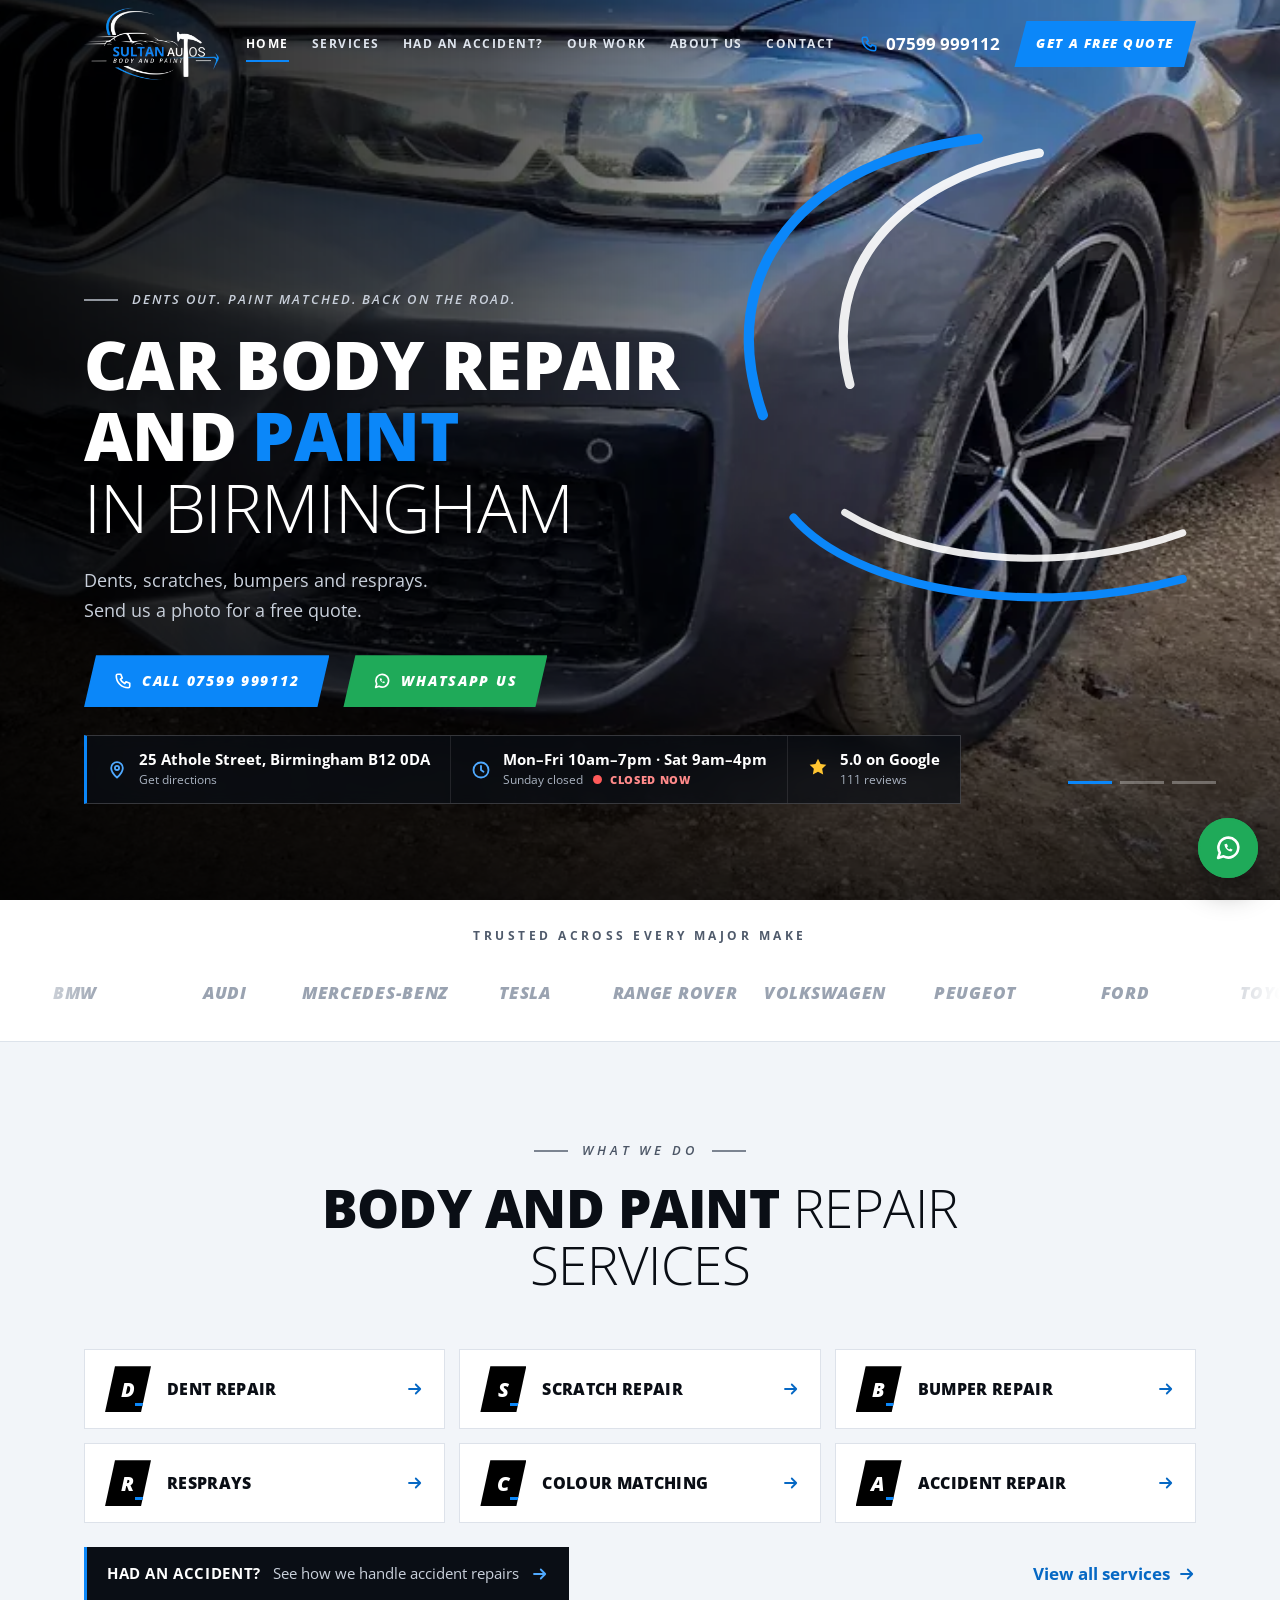
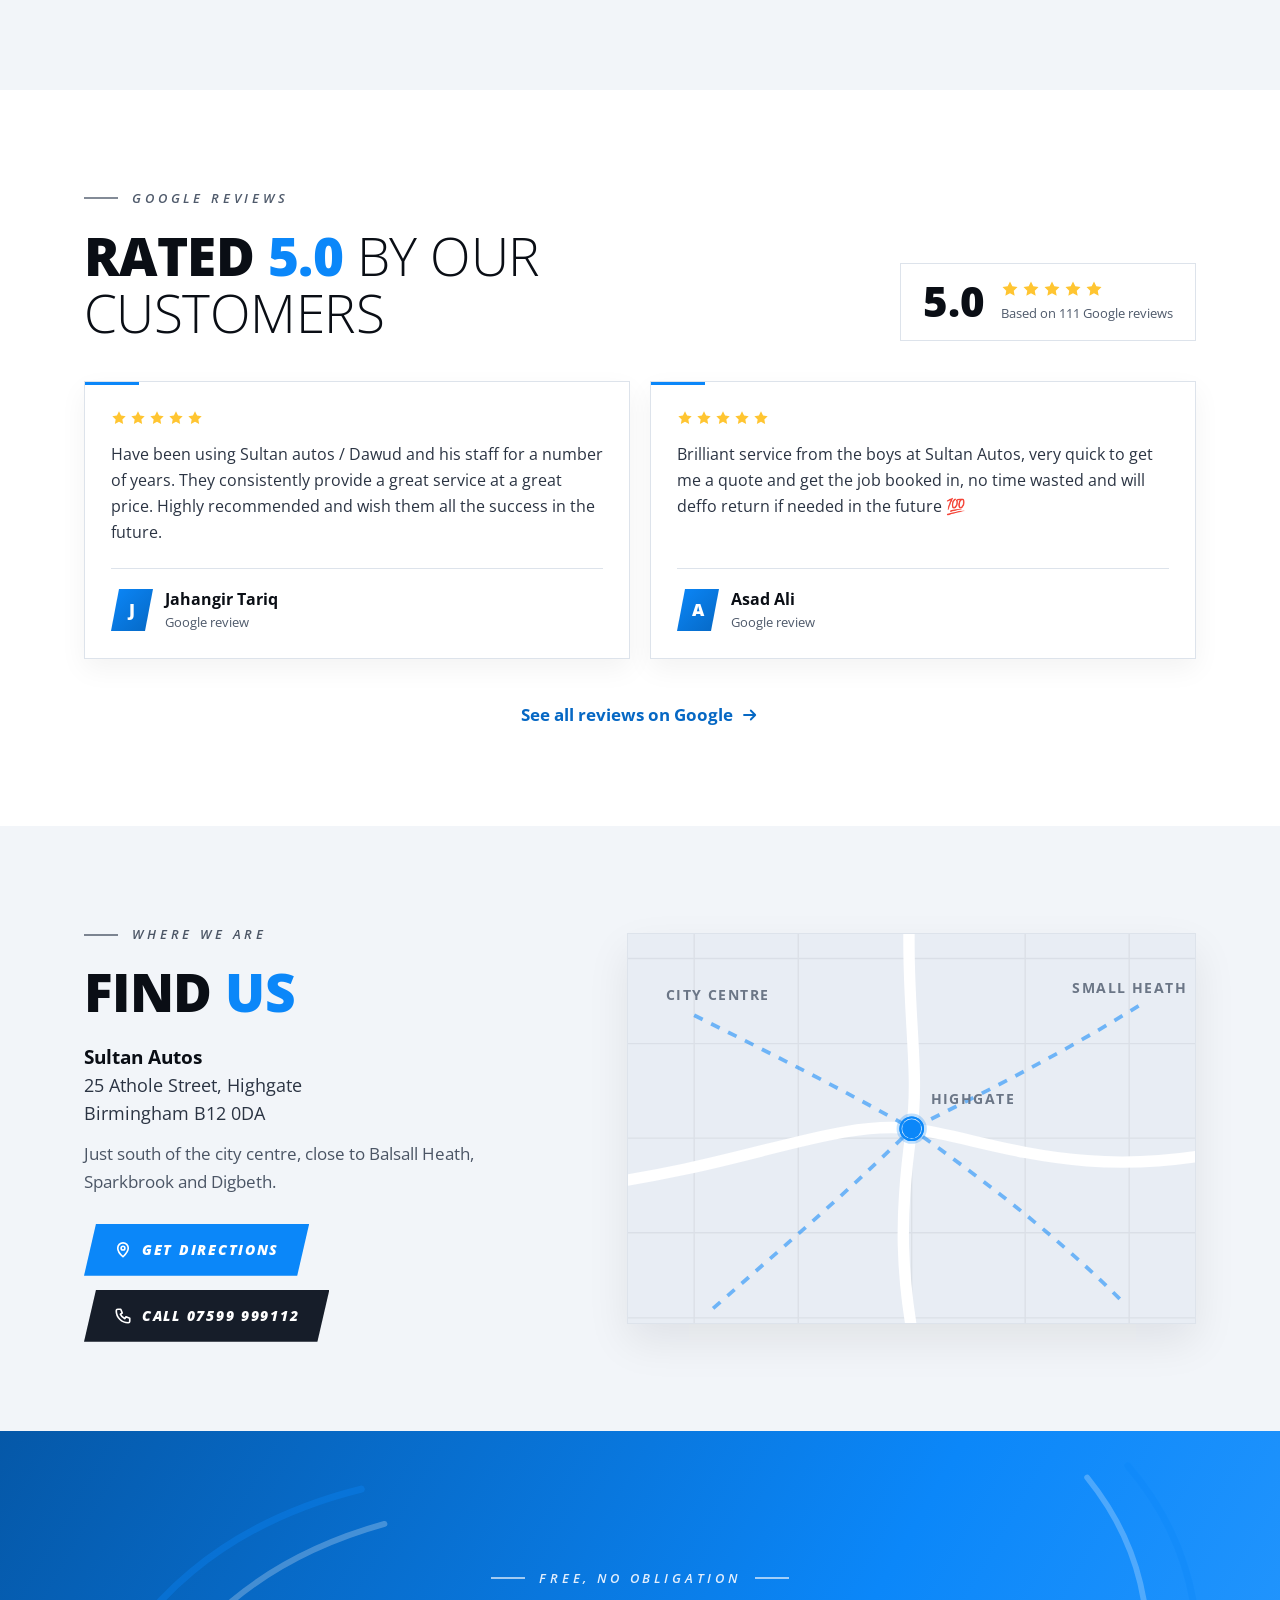
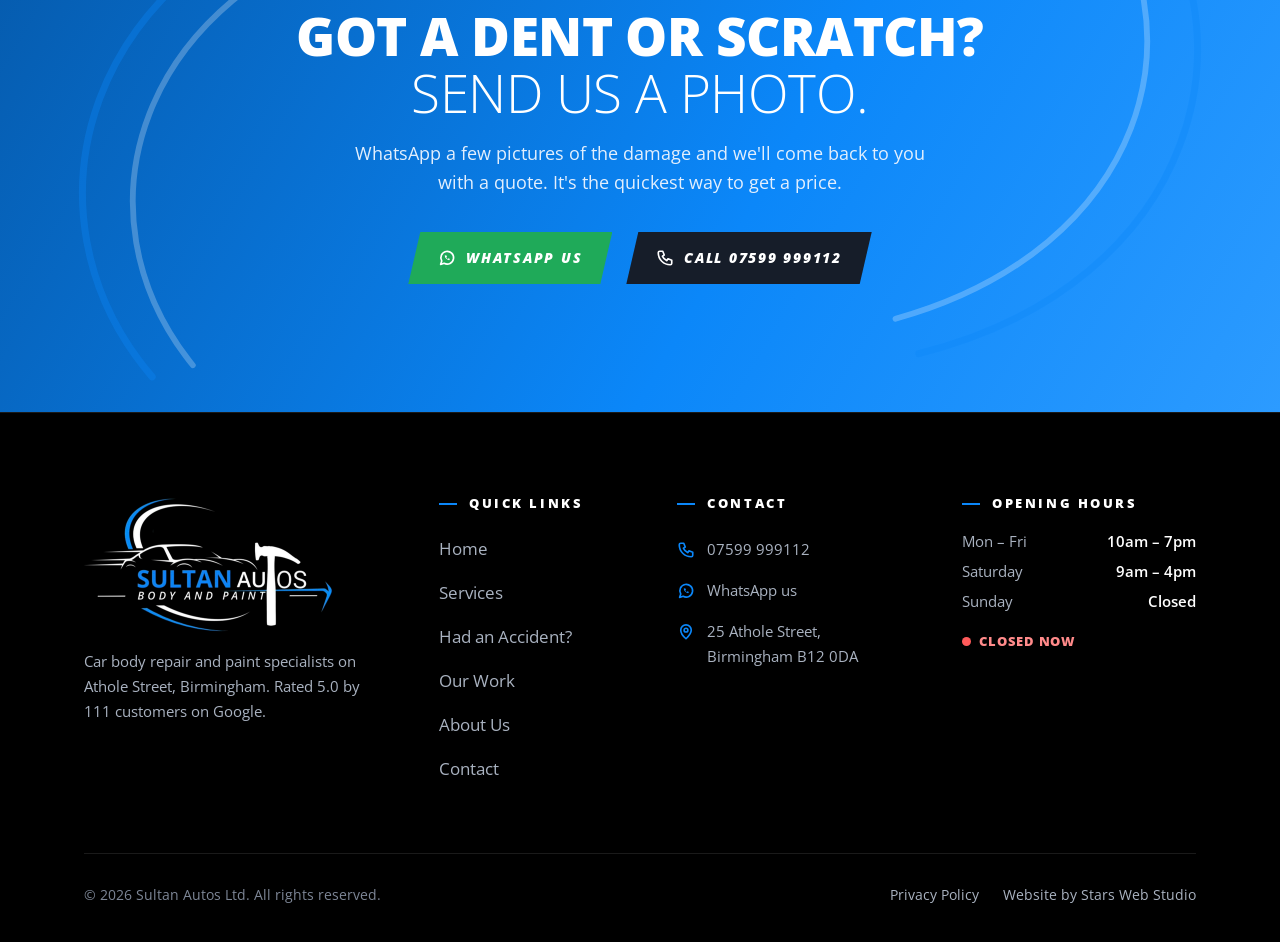
==== index.html @ b7e93498 "Add Sultan Autos website Static HTML/CSS/JS site for Sultan Autos Ltd, a car body repair and paint s" ====
<!doctype html>
<html lang="en-GB">
<!-- Sultan Autos multi-page demo · build v1 · 2026-11-10 · Stars Web Studio -->
<head>
<meta charset="utf-8">
<meta name="viewport" content="width=device-width, initial-scale=1, viewport-fit=cover">
<title>Sultan Autos | Car Body Repair &amp; Paint Shop, Birmingham</title>
<meta name="description" content="5.0 rated car body repair and paint shop in Birmingham B12. Dent, scratch and bumper repair, resprays, colour matching and accident repair. Free quotes.">
<meta name="theme-color" content="#000000">
<link rel="icon" href="data:image/svg+xml,%3Csvg xmlns='http://www.w3.org/2000/svg' viewBox='0 0 64 64'%3E%3Crect width='64' height='64' fill='%23000'/%3E%3Cpath d='M14 50C4 36 10 16 30 10' fill='none' stroke='%230b87f9' stroke-width='5' stroke-linecap='round'/%3E%3Ctext x='34' y='46' font-family='Arial,sans-serif' font-weight='900' font-style='italic' font-size='34' fill='%23fff' text-anchor='middle'%3ES%3C/text%3E%3C/svg%3E">
<meta property="og:type" content="website">
<meta property="og:title" content="Sultan Autos | Car Body Repair &amp; Paint Shop, Birmingham">
<meta property="og:description" content="5.0 rated car body repair and paint shop in Birmingham B12. Dent, scratch and bumper repair, resprays, colour matching and accident repair. Free quotes.">
<meta property="og:image" content="assets/img/bmw5.webp">
<link rel="preload" href="assets/fonts/open-sans.woff2" as="font" type="font/woff2" crossorigin>
<link rel="stylesheet" href="assets/css/style.css">
<script>document.documentElement.classList.add('js');function blf(i){if(!i.dataset.t){i.dataset.t=1;i.src=i.src.replace(/[.]svg$/,'.png')}else{var b=document.createElement('b');b.textContent=i.alt;i.replaceWith(b)}}</script>
<script type="application/ld+json">{"@context":"https://schema.org","@type":"AutoBodyShop","name":"Sultan Autos Ltd","description":"Car body repair and paint shop in Birmingham offering dent, scratch and bumper repair, resprays, colour matching and accident repair.","telephone":"+447599999112","address":{"@type":"PostalAddress","streetAddress":"25 Athole Street","addressLocality":"Birmingham","postalCode":"B12 0DA","addressCountry":"GB"},"geo":{"@type":"GeoCoordinates","latitude":52.463938,"longitude":-1.882437},"openingHoursSpecification":[{"@type":"OpeningHoursSpecification","dayOfWeek":["Monday","Tuesday","Wednesday","Thursday","Friday"],"opens":"10:00","closes":"19:00"},{"@type":"OpeningHoursSpecification","dayOfWeek":["Saturday"],"opens":"09:00","closes":"16:00"}]}</script>
</head>
<body>
<a class="skip" href="#main">Skip to content</a>
<header class="hdr" id="hdr">
  <div class="wrap hdr-in">
    <a class="brand" href="index.html" aria-label="Sultan Autos, body and paint, home"><img src="assets/img/logo.webp" alt="Sultan Autos Body and Paint" width="500" height="272"></a>
    <nav class="nav" aria-label="Main"><a href="index.html" aria-current="page">Home</a><a href="services.html">Services</a><a href="accident-repair.html">Had an Accident?</a><a href="our-work.html">Our Work</a><a href="about.html">About Us</a><a href="contact.html">Contact</a></nav>
    <div class="hdr-cta">
      <a class="hdr-tel" href="tel:+447599999112"><svg viewBox="0 0 24 24" fill="none" stroke="currentColor" stroke-width="2.2" stroke-linecap="round" stroke-linejoin="round" aria-hidden="true"><path d="M5 3h4l2 5-2.5 1.5a11 11 0 0 0 6 6L16 13l5 2v4a2 2 0 0 1-2 2A16 16 0 0 1 3 5a2 2 0 0 1 2-2Z"/></svg>07599 999112</a>
      <a class="btn sm" href="contact.html#quote">Get a Free Quote</a>
      <a class="icon-btn" href="tel:+447599999112" aria-label="Call Sultan Autos on 07599 999112"><svg viewBox="0 0 24 24" fill="none" stroke="currentColor" stroke-width="2.2" stroke-linecap="round" stroke-linejoin="round" aria-hidden="true"><path d="M5 3h4l2 5-2.5 1.5a11 11 0 0 0 6 6L16 13l5 2v4a2 2 0 0 1-2 2A16 16 0 0 1 3 5a2 2 0 0 1 2-2Z"/></svg></a>
      <button class="burger" id="burger" type="button" aria-label="Open menu" aria-expanded="false" aria-controls="drawer"><span></span><span></span><span></span></button>
    </div>
  </div>
</header>
<div class="drawer" id="drawer" aria-hidden="true">
  <nav aria-label="Mobile"><a class="dl" href="index.html" aria-current="page" style="transition-delay:0.06s">Home<svg viewBox="0 0 24 24" fill="none" stroke="currentColor" stroke-width="2.4" stroke-linecap="round" stroke-linejoin="round" aria-hidden="true"><path d="M4 12h15M13 6l6 6-6 6"/></svg></a><a class="dl" href="services.html" style="transition-delay:0.11s">Services<svg viewBox="0 0 24 24" fill="none" stroke="currentColor" stroke-width="2.4" stroke-linecap="round" stroke-linejoin="round" aria-hidden="true"><path d="M4 12h15M13 6l6 6-6 6"/></svg></a><a class="dl" href="accident-repair.html" style="transition-delay:0.16s">Had an Accident?<svg viewBox="0 0 24 24" fill="none" stroke="currentColor" stroke-width="2.4" stroke-linecap="round" stroke-linejoin="round" aria-hidden="true"><path d="M4 12h15M13 6l6 6-6 6"/></svg></a><a class="dl" href="our-work.html" style="transition-delay:0.21s">Our Work<svg viewBox="0 0 24 24" fill="none" stroke="currentColor" stroke-width="2.4" stroke-linecap="round" stroke-linejoin="round" aria-hidden="true"><path d="M4 12h15M13 6l6 6-6 6"/></svg></a><a class="dl" href="about.html" style="transition-delay:0.26s">About Us<svg viewBox="0 0 24 24" fill="none" stroke="currentColor" stroke-width="2.4" stroke-linecap="round" stroke-linejoin="round" aria-hidden="true"><path d="M4 12h15M13 6l6 6-6 6"/></svg></a><a class="dl" href="contact.html" style="transition-delay:0.31s">Contact<svg viewBox="0 0 24 24" fill="none" stroke="currentColor" stroke-width="2.4" stroke-linecap="round" stroke-linejoin="round" aria-hidden="true"><path d="M4 12h15M13 6l6 6-6 6"/></svg></a></nav>
  <div class="btns"><a class="btn" href="contact.html#quote">Get a Free Quote</a><a class="btn wa" href="https://wa.me/447599999112?text=Hi%20Sultan%20Autos%2C%20I%27d%20like%20a%20quote." target="_blank" rel="noopener"><svg viewBox="0 0 24 24" fill="none" stroke="currentColor" stroke-width="2.2" stroke-linecap="round" stroke-linejoin="round" aria-hidden="true"><path d="M3.5 20.5 5 16a8.5 8.5 0 1 1 3.2 3.1Z"/><path d="M9 8.8c0 3 2.6 5.8 5.8 6.2l1.2-1.6-2-1-.9.9a4 4 0 0 1-2-2l.9-.9-1-2Z" fill="currentColor" stroke="none"/></svg>WhatsApp Us</a></div>
</div>
<main id="main">
<section class="hero">
  <div class="hero-media">
    <div class="slide on"><img src="assets/img/bmw5.webp" width="1100" height="556" alt="Grey BMW 5 Series at Sultan Autos" style="object-position:center 60%"></div>
    <div class="slide"><img src="assets/img/rangerover.webp" width="1200" height="626" alt="Silver Range Rover Sport" style="object-position:center 55%" loading="lazy"></div>
    <div class="slide"><img src="assets/img/bmw4_done.webp" width="716" height="727" alt="BMW 4 Series finished in the yard" style="object-position:center 60%" loading="lazy"></div>
  </div>
  <svg class="swoosh" viewBox="0 0 700 520" aria-hidden="true"><path pathLength="1" d="M330 30C160 50 70 160 120 300" stroke="#0b87f9" stroke-width="10"/><path class="s2" pathLength="1" d="M390 44C250 70 175 160 205 270" stroke="#fff" stroke-width="9"/><path pathLength="1" d="M150 400c60 70 230 100 380 60" stroke="#0b87f9" stroke-width="8"/><path class="s2" pathLength="1" d="M200 395c80 50 220 60 330 20" stroke="#fff" stroke-width="7"/></svg>
  <div class="wrap hero-in">
    <span class="eyebrow left hero-tag fade-up">Dents Out. Paint Matched. Back on the Road.</span>
    <h1><span class="ln"><span>Car Body Repair</span></span><span class="ln"><span>and <span class="blue">Paint</span></span></span><span class="ln"><span class="thin">in Birmingham</span></span></h1>
    <p class="lead fade-up d2">Dents, scratches, bumpers and resprays.<br>Send us a photo for a free quote.</p>
    <div class="btns fade-up d3"><a class="btn" href="tel:+447599999112"><svg viewBox="0 0 24 24" fill="none" stroke="currentColor" stroke-width="2.2" stroke-linecap="round" stroke-linejoin="round" aria-hidden="true"><path d="M5 3h4l2 5-2.5 1.5a11 11 0 0 0 6 6L16 13l5 2v4a2 2 0 0 1-2 2A16 16 0 0 1 3 5a2 2 0 0 1 2-2Z"/></svg>Call 07599 999112</a><a class="btn wa" href="https://wa.me/447599999112?text=Hi%20Sultan%20Autos%2C%20I%27d%20like%20a%20quote." target="_blank" rel="noopener"><svg viewBox="0 0 24 24" fill="none" stroke="currentColor" stroke-width="2.2" stroke-linecap="round" stroke-linejoin="round" aria-hidden="true"><path d="M3.5 20.5 5 16a8.5 8.5 0 1 1 3.2 3.1Z"/><path d="M9 8.8c0 3 2.6 5.8 5.8 6.2l1.2-1.6-2-1-.9.9a4 4 0 0 1-2-2l.9-.9-1-2Z" fill="currentColor" stroke="none"/></svg>WhatsApp Us</a></div>
    <div class="hero-info fade-up d4">
      <a href="https://www.google.com/maps/dir/?api=1&amp;destination=Sultan+Autos+LTD%2C+25+Athole+St%2C+Birmingham+B12+0DA" target="_blank" rel="noopener"><svg viewBox="0 0 24 24" fill="none" stroke="currentColor" stroke-width="2.2" stroke-linecap="round" stroke-linejoin="round" aria-hidden="true"><path d="M12 21s7-6.2 7-11.5A7 7 0 0 0 5 9.5C5 14.8 12 21 12 21Z"/><circle cx="12" cy="9.5" r="2.5"/></svg><span><b>25 Athole Street, Birmingham B12 0DA</b><small>Get directions</small></span></a>
      <div><svg viewBox="0 0 24 24" fill="none" stroke="currentColor" stroke-width="2.2" stroke-linecap="round" stroke-linejoin="round" aria-hidden="true"><circle cx="12" cy="12" r="9"/><path d="M12 7v5l3 2"/></svg><span><b>Mon–Fri 10am–7pm · Sat 9am–4pm</b><small>Sunday closed<span class="hrs-badge" hidden></span></small></span></div>
      <a href="#reviews"><span class="hi-star"><svg viewBox="0 0 24 24" fill="currentColor" aria-hidden="true"><path d="m12 2 3.1 6.3 6.9 1-5 4.9 1.2 6.8L12 17.8 5.8 21 7 14.2 2 9.3l6.9-1Z"/></svg></span><span><b>5.0 on Google</b><small>111 reviews</small></span></a>
    </div>
  </div>
  <div class="hero-dots"><button type="button" class="on" aria-label="Show photo 1"></button><button type="button" aria-label="Show photo 2"></button><button type="button" aria-label="Show photo 3"></button></div>
</section>
<section class="brands" aria-label="Car brands we repair">
  <p class="brands-label">Trusted across every major make</p>
  <div class="brands-wrap"><div class="strip-t"><ul><li><b>BMW</b></li><li><b>Audi</b></li><li><b>Mercedes-Benz</b></li><li><b>Tesla</b></li><li><b>Range Rover</b></li><li><b>Volkswagen</b></li><li><b>Peugeot</b></li><li><b>Ford</b></li><li><b>Toyota</b></li><li><b>Nissan</b></li><li><b>Kia</b></li><li><b>Vauxhall</b></li></ul><ul aria-hidden="true"><li><b>BMW</b></li><li><b>Audi</b></li><li><b>Mercedes-Benz</b></li><li><b>Tesla</b></li><li><b>Range Rover</b></li><li><b>Volkswagen</b></li><li><b>Peugeot</b></li><li><b>Ford</b></li><li><b>Toyota</b></li><li><b>Nissan</b></li><li><b>Kia</b></li><li><b>Vauxhall</b></li></ul></div></div>
</section>

<section class="sec light tight" id="services">
  <div class="wrap">
    <div class="sec-head center"><span class="eyebrow" data-r>What we do</span><h2 data-r data-d="1">Body and Paint <span class="thin">Repair Services</span></h2></div>
    <div class="svc-grid">
      <a class="svc-tile" href="services.html#dent-repair" data-r data-d="1"><span class="ltr" aria-hidden="true">D</span><span>Dent Repair</span><svg viewBox="0 0 24 24" fill="none" stroke="currentColor" stroke-width="2.4" stroke-linecap="round" stroke-linejoin="round" aria-hidden="true"><path d="M4 12h15M13 6l6 6-6 6"/></svg></a>
      <a class="svc-tile" href="services.html#scratch-repair" data-r data-d="2"><span class="ltr" aria-hidden="true">S</span><span>Scratch Repair</span><svg viewBox="0 0 24 24" fill="none" stroke="currentColor" stroke-width="2.4" stroke-linecap="round" stroke-linejoin="round" aria-hidden="true"><path d="M4 12h15M13 6l6 6-6 6"/></svg></a>
      <a class="svc-tile" href="services.html#bumper-repair" data-r data-d="3"><span class="ltr" aria-hidden="true">B</span><span>Bumper Repair</span><svg viewBox="0 0 24 24" fill="none" stroke="currentColor" stroke-width="2.4" stroke-linecap="round" stroke-linejoin="round" aria-hidden="true"><path d="M4 12h15M13 6l6 6-6 6"/></svg></a>
      <a class="svc-tile" href="services.html#resprays" data-r data-d="1"><span class="ltr" aria-hidden="true">R</span><span>Resprays</span><svg viewBox="0 0 24 24" fill="none" stroke="currentColor" stroke-width="2.4" stroke-linecap="round" stroke-linejoin="round" aria-hidden="true"><path d="M4 12h15M13 6l6 6-6 6"/></svg></a>
      <a class="svc-tile" href="services.html#colour-matching" data-r data-d="2"><span class="ltr" aria-hidden="true">C</span><span>Colour Matching</span><svg viewBox="0 0 24 24" fill="none" stroke="currentColor" stroke-width="2.4" stroke-linecap="round" stroke-linejoin="round" aria-hidden="true"><path d="M4 12h15M13 6l6 6-6 6"/></svg></a>
      <a class="svc-tile" href="services.html#accident-repair" data-r data-d="3"><span class="ltr" aria-hidden="true">A</span><span>Accident Repair</span><svg viewBox="0 0 24 24" fill="none" stroke="currentColor" stroke-width="2.4" stroke-linecap="round" stroke-linejoin="round" aria-hidden="true"><path d="M4 12h15M13 6l6 6-6 6"/></svg></a>
    </div>
    <div class="svc-foot" data-r>
      <a class="acc-note" href="accident-repair.html"><b>Had an accident?</b><span>See how we handle accident repairs</span><svg viewBox="0 0 24 24" fill="none" stroke="currentColor" stroke-width="2.4" stroke-linecap="round" stroke-linejoin="round" aria-hidden="true"><path d="M4 12h15M13 6l6 6-6 6"/></svg></a>
      <a class="link" href="services.html">View all services <svg viewBox="0 0 24 24" fill="none" stroke="currentColor" stroke-width="2.4" stroke-linecap="round" stroke-linejoin="round" aria-hidden="true"><path d="M4 12h15M13 6l6 6-6 6"/></svg></a>
    </div>
  </div>
</section>

<section class="sec tight" id="reviews">
  <div class="wrap">
    <div class="rev-top">
      <div class="sec-head"><span class="eyebrow left" data-r>Google Reviews</span><h2 data-r data-d="1">Rated <span class="blue">5.0</span> <span class="thin">by our customers</span></h2></div>
      <a class="g-score" href="https://www.google.com/maps/search/?api=1&amp;query=Sultan+Autos+LTD%2C+25+Athole+St%2C+Birmingham+B12+0DA" target="_blank" rel="noopener" data-r="r"><b>5.0</b><span><span class="stars" role="img" aria-label="5 out of 5 stars"><svg viewBox="0 0 24 24" fill="currentColor" aria-hidden="true"><path d="m12 2 3.1 6.3 6.9 1-5 4.9 1.2 6.8L12 17.8 5.8 21 7 14.2 2 9.3l6.9-1Z"/></svg><svg viewBox="0 0 24 24" fill="currentColor" aria-hidden="true"><path d="m12 2 3.1 6.3 6.9 1-5 4.9 1.2 6.8L12 17.8 5.8 21 7 14.2 2 9.3l6.9-1Z"/></svg><svg viewBox="0 0 24 24" fill="currentColor" aria-hidden="true"><path d="m12 2 3.1 6.3 6.9 1-5 4.9 1.2 6.8L12 17.8 5.8 21 7 14.2 2 9.3l6.9-1Z"/></svg><svg viewBox="0 0 24 24" fill="currentColor" aria-hidden="true"><path d="m12 2 3.1 6.3 6.9 1-5 4.9 1.2 6.8L12 17.8 5.8 21 7 14.2 2 9.3l6.9-1Z"/></svg><svg viewBox="0 0 24 24" fill="currentColor" aria-hidden="true"><path d="m12 2 3.1 6.3 6.9 1-5 4.9 1.2 6.8L12 17.8 5.8 21 7 14.2 2 9.3l6.9-1Z"/></svg></span><small>Based on 111 Google reviews</small></span></a>
    </div>
    <div class="rev-grid">
      <article class="rev" data-r data-d="1"><div class="stars" role="img" aria-label="5 out of 5 stars"><svg viewBox="0 0 24 24" fill="currentColor" aria-hidden="true"><path d="m12 2 3.1 6.3 6.9 1-5 4.9 1.2 6.8L12 17.8 5.8 21 7 14.2 2 9.3l6.9-1Z"/></svg><svg viewBox="0 0 24 24" fill="currentColor" aria-hidden="true"><path d="m12 2 3.1 6.3 6.9 1-5 4.9 1.2 6.8L12 17.8 5.8 21 7 14.2 2 9.3l6.9-1Z"/></svg><svg viewBox="0 0 24 24" fill="currentColor" aria-hidden="true"><path d="m12 2 3.1 6.3 6.9 1-5 4.9 1.2 6.8L12 17.8 5.8 21 7 14.2 2 9.3l6.9-1Z"/></svg><svg viewBox="0 0 24 24" fill="currentColor" aria-hidden="true"><path d="m12 2 3.1 6.3 6.9 1-5 4.9 1.2 6.8L12 17.8 5.8 21 7 14.2 2 9.3l6.9-1Z"/></svg><svg viewBox="0 0 24 24" fill="currentColor" aria-hidden="true"><path d="m12 2 3.1 6.3 6.9 1-5 4.9 1.2 6.8L12 17.8 5.8 21 7 14.2 2 9.3l6.9-1Z"/></svg></div><p>Have been using Sultan autos / Dawud and his staff for a number of years. They consistently provide a great service at a great price. Highly recommended and wish them all the success in the future.</p><footer><span class="av" aria-hidden="true">J</span><span><b>Jahangir Tariq</b><small>Google review</small></span></footer></article>
      <article class="rev" data-r data-d="2"><div class="stars" role="img" aria-label="5 out of 5 stars"><svg viewBox="0 0 24 24" fill="currentColor" aria-hidden="true"><path d="m12 2 3.1 6.3 6.9 1-5 4.9 1.2 6.8L12 17.8 5.8 21 7 14.2 2 9.3l6.9-1Z"/></svg><svg viewBox="0 0 24 24" fill="currentColor" aria-hidden="true"><path d="m12 2 3.1 6.3 6.9 1-5 4.9 1.2 6.8L12 17.8 5.8 21 7 14.2 2 9.3l6.9-1Z"/></svg><svg viewBox="0 0 24 24" fill="currentColor" aria-hidden="true"><path d="m12 2 3.1 6.3 6.9 1-5 4.9 1.2 6.8L12 17.8 5.8 21 7 14.2 2 9.3l6.9-1Z"/></svg><svg viewBox="0 0 24 24" fill="currentColor" aria-hidden="true"><path d="m12 2 3.1 6.3 6.9 1-5 4.9 1.2 6.8L12 17.8 5.8 21 7 14.2 2 9.3l6.9-1Z"/></svg><svg viewBox="0 0 24 24" fill="currentColor" aria-hidden="true"><path d="m12 2 3.1 6.3 6.9 1-5 4.9 1.2 6.8L12 17.8 5.8 21 7 14.2 2 9.3l6.9-1Z"/></svg></div><p>Brilliant service from the boys at Sultan Autos, very quick to get me a quote and get the job booked in, no time wasted and will deffo return if needed in the future 💯</p><footer><span class="av" aria-hidden="true">A</span><span><b>Asad Ali</b><small>Google review</small></span></footer></article>
    </div>
    <div class="rev-foot"><a class="link" href="https://www.google.com/maps/search/?api=1&amp;query=Sultan+Autos+LTD%2C+25+Athole+St%2C+Birmingham+B12+0DA" target="_blank" rel="noopener">See all reviews on Google <svg viewBox="0 0 24 24" fill="none" stroke="currentColor" stroke-width="2.4" stroke-linecap="round" stroke-linejoin="round" aria-hidden="true"><path d="M4 12h15M13 6l6 6-6 6"/></svg></a></div>
  </div>
</section>

<section class="sec light tight" id="find-us">
  <div class="wrap cover">
    <div>
      <span class="eyebrow left" data-r>Where we are</span>
      <h2 data-r data-d="1">Find <span class="blue">Us</span></h2>
      <address class="find-addr" data-r data-d="2"><b>Sultan Autos</b>25 Athole Street, Highgate<br>Birmingham B12 0DA</address>
      <p class="find-note" data-r data-d="2">Just south of the city centre, close to Balsall Heath, Sparkbrook and Digbeth.</p>
      <div class="btns" data-r data-d="3"><a class="btn" href="https://www.google.com/maps/dir/?api=1&amp;destination=Sultan+Autos+LTD%2C+25+Athole+St%2C+Birmingham+B12+0DA" target="_blank" rel="noopener"><svg viewBox="0 0 24 24" fill="none" stroke="currentColor" stroke-width="2.2" stroke-linecap="round" stroke-linejoin="round" aria-hidden="true"><path d="M12 21s7-6.2 7-11.5A7 7 0 0 0 5 9.5C5 14.8 12 21 12 21Z"/><circle cx="12" cy="9.5" r="2.5"/></svg>Get Directions</a><a class="btn dark" href="tel:+447599999112"><svg viewBox="0 0 24 24" fill="none" stroke="currentColor" stroke-width="2.2" stroke-linecap="round" stroke-linejoin="round" aria-hidden="true"><path d="M5 3h4l2 5-2.5 1.5a11 11 0 0 0 6 6L16 13l5 2v4a2 2 0 0 1-2 2A16 16 0 0 1 3 5a2 2 0 0 1 2-2Z"/></svg>Call 07599 999112</a></div>
    </div>
    <a class="map sm" href="https://www.google.com/maps/dir/?api=1&amp;destination=Sultan+Autos+LTD%2C+25+Athole+St%2C+Birmingham+B12+0DA" target="_blank" rel="noopener" aria-label="Open directions to Sultan Autos in Google Maps" data-r="z">
      <svg class="grid" viewBox="0 0 600 480" preserveAspectRatio="xMidYMid slice" aria-hidden="true">
  <g fill="none" stroke="rgba(10,14,21,.06)" stroke-width="1.4"><path d="M-50 60H650M-50 150H650M-50 250H650M-50 350H650M-50 440H650M70 -50V530M180 -50V530M300 -50V530M420 -50V530M530 -50V530"/></g>
  <g fill="none" stroke="#fff" stroke-width="12" stroke-linecap="round"><path d="M-40 300C120 280 220 230 300 240S480 300 650 260"/><path d="M300 -40C290 100 310 170 300 240S280 400 320 540"/></g>
  <g fill="none" stroke="rgba(11,135,249,.55)" stroke-width="4" stroke-dasharray="10 10"><path d="M70 120C150 160 230 200 300 240"/><path d="M540 110C460 160 380 200 300 240"/><path d="M90 430C170 360 240 300 300 240"/><path d="M520 420C450 350 370 290 300 240"/></g>
  <g font-family="Open Sans,sans-serif" font-size="15" font-weight="700" fill="#6b7686" letter-spacing="1.5"><text x="40" y="104">CITY CENTRE</text><text x="470" y="96">SMALL HEATH</text><text x="30" y="458">EDGBASTON</text><text x="470" y="458">MOSELEY</text><text x="320" y="214">HIGHGATE</text></g>
  <circle class="ring" cx="300" cy="240" r="12" fill="none" stroke="#0b87f9" stroke-width="2"/><circle class="ring r2" cx="300" cy="240" r="12" fill="none" stroke="#0b87f9" stroke-width="2"/>
  <circle cx="300" cy="240" r="16" fill="rgba(11,135,249,.25)"/><circle cx="300" cy="240" r="10" fill="#0b87f9"/>
</svg>
    </a>
  </div>
</section>
</main>
<section class="cta sec">
  <svg class="cta-arcs" viewBox="0 0 1200 500" preserveAspectRatio="xMidYMid slice" aria-hidden="true"><path d="M180 470C60 330 120 110 360 50" stroke="#0b87f9" stroke-width="6"/><path d="M215 460C110 330 165 140 380 80" stroke="#fff" stroke-width="5" opacity=".7"/><path d="M1020 30c120 140 60 360-180 420" stroke="#0b87f9" stroke-width="6"/><path d="M985 40c105 130 50 320-165 380" stroke="#fff" stroke-width="5" opacity=".7"/></svg>
  <div class="wrap">
    <span class="eyebrow" data-r>Free, no obligation</span>
    <h2 data-r data-d="1">Got a dent or scratch? <span class="thin">Send us a photo.</span></h2>
    <p class="lead" data-r data-d="2">WhatsApp a few pictures of the damage and we'll come back to you with a quote. It's the quickest way to get a price.</p>
    <div class="btns" data-r data-d="3"><a class="btn wa" href="https://wa.me/447599999112?text=Hi%20Sultan%20Autos%2C%20I%27d%20like%20a%20quote." target="_blank" rel="noopener"><svg viewBox="0 0 24 24" fill="none" stroke="currentColor" stroke-width="2.2" stroke-linecap="round" stroke-linejoin="round" aria-hidden="true"><path d="M3.5 20.5 5 16a8.5 8.5 0 1 1 3.2 3.1Z"/><path d="M9 8.8c0 3 2.6 5.8 5.8 6.2l1.2-1.6-2-1-.9.9a4 4 0 0 1-2-2l.9-.9-1-2Z" fill="currentColor" stroke="none"/></svg>WhatsApp Us</a><a class="btn dark" href="tel:+447599999112"><svg viewBox="0 0 24 24" fill="none" stroke="currentColor" stroke-width="2.2" stroke-linecap="round" stroke-linejoin="round" aria-hidden="true"><path d="M5 3h4l2 5-2.5 1.5a11 11 0 0 0 6 6L16 13l5 2v4a2 2 0 0 1-2 2A16 16 0 0 1 3 5a2 2 0 0 1 2-2Z"/></svg>Call 07599 999112</a></div>
  </div>
</section>
<footer class="foot">
  <div class="wrap">
    <div class="foot-grid">
      <div>
        <a href="index.html" aria-label="Sultan Autos home"><img class="foot-logo" src="assets/img/logo.webp" alt="Sultan Autos Body and Paint logo" width="500" height="272" loading="lazy"></a>
        <p>Car body repair and paint specialists on Athole Street, Birmingham. Rated 5.0 by 111 customers on Google.</p>
      </div>
      <div>
        <h3>Quick Links</h3>
        <ul><li><a href="index.html">Home</a></li><li><a href="services.html">Services</a></li><li><a href="accident-repair.html">Had an Accident?</a></li><li><a href="our-work.html">Our Work</a></li><li><a href="about.html">About Us</a></li><li><a href="contact.html">Contact</a></li></ul>
      </div>
      <div>
        <h3>Contact</h3>
        <a class="ci" href="tel:+447599999112"><svg viewBox="0 0 24 24" fill="none" stroke="currentColor" stroke-width="2.2" stroke-linecap="round" stroke-linejoin="round" aria-hidden="true"><path d="M5 3h4l2 5-2.5 1.5a11 11 0 0 0 6 6L16 13l5 2v4a2 2 0 0 1-2 2A16 16 0 0 1 3 5a2 2 0 0 1 2-2Z"/></svg><span>07599 999112</span></a>
        <a class="ci" href="https://wa.me/447599999112?text=Hi%20Sultan%20Autos%2C%20I%27d%20like%20a%20quote." target="_blank" rel="noopener"><svg viewBox="0 0 24 24" fill="none" stroke="currentColor" stroke-width="2.2" stroke-linecap="round" stroke-linejoin="round" aria-hidden="true"><path d="M3.5 20.5 5 16a8.5 8.5 0 1 1 3.2 3.1Z"/><path d="M9 8.8c0 3 2.6 5.8 5.8 6.2l1.2-1.6-2-1-.9.9a4 4 0 0 1-2-2l.9-.9-1-2Z" fill="currentColor" stroke="none"/></svg><span>WhatsApp us</span></a>
        <a class="ci" href="https://www.google.com/maps/dir/?api=1&amp;destination=Sultan+Autos+LTD%2C+25+Athole+St%2C+Birmingham+B12+0DA" target="_blank" rel="noopener"><svg viewBox="0 0 24 24" fill="none" stroke="currentColor" stroke-width="2.2" stroke-linecap="round" stroke-linejoin="round" aria-hidden="true"><path d="M12 21s7-6.2 7-11.5A7 7 0 0 0 5 9.5C5 14.8 12 21 12 21Z"/><circle cx="12" cy="9.5" r="2.5"/></svg><span>25 Athole Street, Birmingham B12 0DA</span></a>
      </div>
      <div>
        <h3>Opening Hours</h3>
        <div class="foot-hrs"><span>Mon – Fri</span><b>10am – 7pm</b><span>Saturday</span><b>9am – 4pm</b><span>Sunday</span><b>Closed</b></div>
        <p style="margin-top:14px"><span class="hrs-badge" hidden></span></p>
      </div>
    </div>
    <div class="foot-base"><span>&copy;&nbsp;<span class="yr">2026</span>&nbsp;Sultan Autos Ltd. All rights reserved.</span><span class="foot-links"><a href="privacy.html">Privacy Policy</a><a href="https://starswebstudio.com" target="_blank" rel="noopener">Website by Stars Web Studio</a></span></div>
  </div>
</footer>
<nav class="mbar" aria-label="Quick contact"><a class="c" href="tel:+447599999112"><svg viewBox="0 0 24 24" fill="none" stroke="currentColor" stroke-width="2.2" stroke-linecap="round" stroke-linejoin="round" aria-hidden="true"><path d="M5 3h4l2 5-2.5 1.5a11 11 0 0 0 6 6L16 13l5 2v4a2 2 0 0 1-2 2A16 16 0 0 1 3 5a2 2 0 0 1 2-2Z"/></svg>Call</a><a class="w" href="https://wa.me/447599999112?text=Hi%20Sultan%20Autos%2C%20I%27d%20like%20a%20quote." target="_blank" rel="noopener"><svg viewBox="0 0 24 24" fill="none" stroke="currentColor" stroke-width="2.2" stroke-linecap="round" stroke-linejoin="round" aria-hidden="true"><path d="M3.5 20.5 5 16a8.5 8.5 0 1 1 3.2 3.1Z"/><path d="M9 8.8c0 3 2.6 5.8 5.8 6.2l1.2-1.6-2-1-.9.9a4 4 0 0 1-2-2l.9-.9-1-2Z" fill="currentColor" stroke="none"/></svg>WhatsApp</a><a class="q" href="contact.html#quote"><svg viewBox="0 0 24 24" fill="none" stroke="currentColor" stroke-width="2.4" stroke-linecap="round" stroke-linejoin="round" aria-hidden="true"><path d="M4 12h15M13 6l6 6-6 6"/></svg>Free Quote</a></nav>
<a class="fab" href="https://wa.me/447599999112?text=Hi%20Sultan%20Autos%2C%20I%27d%20like%20a%20quote." target="_blank" rel="noopener" aria-label="WhatsApp Sultan Autos"><svg viewBox="0 0 24 24" fill="none" stroke="currentColor" stroke-width="2.2" stroke-linecap="round" stroke-linejoin="round" aria-hidden="true"><path d="M3.5 20.5 5 16a8.5 8.5 0 1 1 3.2 3.1Z"/><path d="M9 8.8c0 3 2.6 5.8 5.8 6.2l1.2-1.6-2-1-.9.9a4 4 0 0 1-2-2l.9-.9-1-2Z" fill="currentColor" stroke="none"/></svg></a>
<script src="assets/js/main.js"></script>
</body>
</html>
---- assets/css/style.css ----
/* Sultan Autos — shared styles */
@font-face{font-family:"Open Sans";src:url(../fonts/open-sans.woff2) format("woff2");font-weight:300 800;font-style:normal;font-display:swap}
@font-face{font-family:"Open Sans";src:url(../fonts/open-sans-italic.woff2) format("woff2");font-weight:300 800;font-style:italic;font-display:swap}

:root{
  --blue:#0b87f9;--blue-d:#0668c4;--blue-l:#4fa9ff;
  --ink:#000;--bg:#fff;--bg2:#f2f5f9;--panel:#fff;--panel2:#f2f5f9;
  --line:#dde3eb;--line2:#cbd3de;
  --fg:#0a0e15;--fg2:#2b3443;--mute:#4f5a6b;--mute2:#7a8494;
  --link:#0668c4;--input:#fff;--okc:#11804a;--badc:#c62828;--shadow:0 18px 40px rgba(10,14,21,.08);
  --light:#f3f5f8;--light-fg:#0a0e15;--light-mute:#4b5565;--light-line:#dde2ea;
  --star:#ffc531;--ok:#2fd27a;--bad:#ff5a5a;
  --ease:cubic-bezier(.2,.75,.2,1);
  --pad:clamp(18px,5vw,64px);--max:1240px;--hh:88px;
  color-scheme:light;
}
.dk,.hdr,.drawer,.hero,.phero,.band,.foot,.mbar,.lb,.cta{
  --bg:#05070b;--bg2:#0a0e15;--panel:#0f141d;--panel2:#141b26;
  --line:rgba(255,255,255,.1);--line2:rgba(255,255,255,.18);
  --fg:#fff;--fg2:#d6dce5;--mute:#a9b2c0;--mute2:#7d8696;
  --link:#4fa9ff;--input:#070a10;--okc:#2fd27a;--badc:#ff8a8a;
  color:var(--fg);color-scheme:dark;
}
*,*::before,*::after{box-sizing:border-box}
html{-webkit-text-size-adjust:100%;scroll-behavior:smooth;scroll-padding-top:calc(var(--hh) + 12px)}
body{margin:0;background:var(--bg);color:var(--fg);font-family:"Open Sans",system-ui,-apple-system,"Segoe UI",sans-serif;font-size:17px;line-height:1.65;overflow-x:hidden}
img{max-width:100%;height:auto;display:block}
a{color:inherit}
button,input,select,textarea{font:inherit;color:inherit}
h1,h2,h3,h4{margin:0;line-height:1.08;font-weight:800;letter-spacing:-.01em}
h1{font-size:clamp(2.5rem,6.4vw,5rem);text-transform:uppercase}
h2{font-size:clamp(2rem,4.4vw,3.3rem);text-transform:uppercase}
h3{font-size:1.24rem}
h4{font-size:1rem}
p{margin:0}
svg{flex:none}
main,.foot,.cta{overflow-x:hidden;overflow-x:clip}
.wrap{max-width:var(--max);margin-inline:auto;padding-inline:var(--pad)}
.sr{position:absolute!important;width:1px;height:1px;overflow:hidden;clip:rect(0 0 0 0);white-space:nowrap}
.skip{position:absolute;left:12px;top:-60px;z-index:200;background:var(--blue);color:#fff;padding:12px 18px;font-weight:700}
.skip:focus{top:12px}
:focus-visible{outline:3px solid var(--blue-l);outline-offset:3px}
.blue{color:var(--blue)}
.thin{font-weight:300}

/* eyebrow: the logo's "— BODY AND PAINT —" lockup */
.eyebrow{display:inline-flex;align-items:center;gap:14px;font-style:italic;font-weight:600;font-size:.8rem;letter-spacing:.3em;text-transform:uppercase;color:var(--mute);margin-bottom:18px}
.eyebrow::before,.eyebrow::after{content:"";width:34px;height:2px;background:currentColor;opacity:.7}
.eyebrow.left::after{display:none}
.lead{font-size:1.12rem;color:var(--mute);max-width:60ch}
.sec{padding-block:clamp(72px,10vw,128px);position:relative}
.sec-head{max-width:760px;margin-bottom:clamp(36px,5vw,56px)}
.sec-head.center{margin-inline:auto;text-align:center}
.sec-head.center .eyebrow::after{display:block}
.sec-head .lead{margin-top:16px}
.sec-head.center .lead{margin-inline:auto}
.light{background:var(--bg2)}
.light .lead,.light .muted{color:var(--light-mute)}
.light .eyebrow{color:var(--light-mute)}
.alt{background:var(--bg2)}
.light .card,.alt .val,.alt .ccard,.alt .addr,.light .promise li,.light .rev,.light .g-score,.light .areas li{background:#fff}

/* buttons — slanted like the logo's italic lockup */
.btn{--c:var(--blue);display:inline-flex;align-items:center;justify-content:center;gap:10px;min-height:52px;padding:0 30px;border:0;background:var(--c);color:#fff;font-weight:800;font-style:italic;font-size:.9rem;letter-spacing:.12em;text-transform:uppercase;text-decoration:none;cursor:pointer;clip-path:polygon(12px 0,100% 0,calc(100% - 12px) 100%,0 100%);transition:background .25s,transform .25s var(--ease);position:relative;overflow:hidden;white-space:nowrap}
.btn svg{width:18px;height:18px}
.btn::after{content:"";position:absolute;inset:0;background:linear-gradient(100deg,transparent 30%,rgba(255,255,255,.35) 50%,transparent 70%);transform:translateX(-120%);transition:transform .7s var(--ease)}
.btn:hover{transform:translateY(-2px)}
.btn:hover::after{transform:translateX(120%)}
.btn.dark{--c:#161d29}
.btn.dark:hover{--c:#1e2736}
.btn.white{--c:#fff;color:#000}
.btn.wa{--c:#1faa59}
.btn.wa:hover{--c:#189148}
.btn.sm{min-height:46px;padding:0 22px;font-size:.8rem}
.link{display:inline-flex;align-items:center;gap:8px;font-weight:700;color:var(--link);text-decoration:none;min-height:44px}
.link svg{width:18px;height:18px;transition:transform .25s var(--ease)}
.link:hover svg{transform:translateX(5px)}
.light .link{color:var(--blue-d)}
.btns{display:flex;flex-wrap:wrap;gap:14px}

/* header */
.hdr{position:fixed;inset:0 0 auto;z-index:90;transition:background .35s,border-color .35s,backdrop-filter .35s;border-bottom:1px solid transparent}
.hdr.solid,.hdr.always{background:rgba(0,0,0,.86);backdrop-filter:blur(12px);-webkit-backdrop-filter:blur(12px);border-color:var(--line)}
.hdr-in{display:flex;align-items:center;justify-content:space-between;gap:20px;height:var(--hh)}
.brand{display:flex;align-items:center;flex:none}
.brand img{height:74px;width:auto;max-width:none}
.nav{display:flex;align-items:center;gap:clamp(14px,1.8vw,30px)}
.nav a{font-size:.78rem;font-weight:700;letter-spacing:.12em;text-transform:uppercase;text-decoration:none;color:#dfe5ee;position:relative;padding:10px 0;white-space:nowrap}
.nav a::after{content:"";position:absolute;left:0;right:0;bottom:2px;height:2px;background:var(--blue);transform:scaleX(0);transform-origin:left;transition:transform .3s var(--ease)}
.nav a:hover::after,.nav a[aria-current=page]::after{transform:scaleX(1)}
.nav a[aria-current=page]{color:#fff}
.hdr-cta{display:flex;align-items:center;gap:14px}
.hdr-tel{display:inline-flex;align-items:center;gap:8px;font-weight:700;text-decoration:none;white-space:nowrap}
.hdr-tel svg{width:18px;height:18px;color:var(--blue)}
.burger{display:none;width:48px;height:48px;border:0;background:rgba(255,255,255,.08);cursor:pointer;position:relative;clip-path:polygon(8px 0,100% 0,calc(100% - 8px) 100%,0 100%)}
.burger span{position:absolute;left:14px;right:14px;height:2px;background:#fff;transition:transform .3s var(--ease),opacity .2s}
.burger span:nth-child(1){top:17px}.burger span:nth-child(2){top:23px}.burger span:nth-child(3){top:29px}
.burger[aria-expanded=true] span:nth-child(1){transform:translateY(6px) rotate(45deg)}
.burger[aria-expanded=true] span:nth-child(2){opacity:0}
.burger[aria-expanded=true] span:nth-child(3){transform:translateY(-6px) rotate(-45deg)}
.icon-btn{display:none;width:48px;height:48px;align-items:center;justify-content:center;background:rgba(11,135,249,.18);color:var(--blue-l);clip-path:polygon(8px 0,100% 0,calc(100% - 8px) 100%,0 100%)}
.icon-btn svg{width:20px;height:20px}
.drawer{position:fixed;inset:0;z-index:80;background:#000;display:flex;flex-direction:column;justify-content:flex-start;padding:calc(var(--hh) + 20px) var(--pad) 40px;opacity:0;visibility:hidden;transition:opacity .3s,visibility .3s;overflow-y:auto}
.drawer.open{opacity:1;visibility:visible}
.drawer a.dl{display:flex;align-items:center;justify-content:space-between;min-height:58px;border-bottom:1px solid var(--line);font-size:1.3rem;font-weight:800;text-transform:uppercase;text-decoration:none;transform:translateX(-20px);opacity:0;transition:transform .45s var(--ease),opacity .45s}
.drawer a.dl[aria-current=page]{color:var(--blue)}
.drawer.open a.dl{transform:none;opacity:1}
.drawer a.dl svg{width:20px;height:20px;color:var(--blue)}
.drawer .btns{margin-top:28px}
.drawer .btns .btn{flex:1 1 200px}

/* hero (home) */
.hero{position:relative;min-height:min(100svh,920px);display:flex;align-items:flex-end;overflow:hidden;background:#000}
.hero-media{position:absolute;inset:0;overflow:hidden}
.slide{position:absolute;inset:0;opacity:0;transition:opacity 1.4s ease}
.slide.on{opacity:1}
.slide img{width:100%;height:100%;object-fit:cover;transform:scale(1.06)}
.slide.on img{animation:kb 9s linear both}
@keyframes kb{from{transform:scale(1.06) translateX(0)}to{transform:scale(1.16) translateX(-2%)}}
.hero-media::after{content:"";position:absolute;inset:0;background:linear-gradient(90deg,rgba(0,0,0,.9) 0%,rgba(0,0,0,.66) 38%,rgba(0,0,0,.12) 72%,rgba(0,0,0,.2) 100%),linear-gradient(0deg,rgba(0,0,0,.7),transparent 38%)}
.hero-in{position:relative;z-index:2;width:100%;padding-top:calc(var(--hh) + 60px);padding-bottom:clamp(56px,8vw,96px)}
.hero h1{max-width:13ch}
.hero h1 .ln{display:block;overflow:hidden}
.hero h1 .ln>span{display:block;transform:translateY(105%);animation:up .9s var(--ease) forwards}
.hero h1 .ln:nth-child(2)>span{animation-delay:.12s}
.hero h1 .ln:nth-child(3)>span{animation-delay:.24s}
@keyframes up{to{transform:none}}
.hero .lead{margin-top:22px;color:#c9d0db;font-size:clamp(1.05rem,1.4vw,1.2rem)}
.hero .btns{margin-top:34px}
.fade-up{opacity:0;transform:translateY(18px);animation:fu .9s var(--ease) forwards}
.d1{animation-delay:.45s}.d2{animation-delay:.6s}.d3{animation-delay:.75s}.d4{animation-delay:.9s}
@keyframes fu{to{opacity:1;transform:none}}
.rating{display:inline-flex;align-items:center;gap:14px;margin-top:34px;padding:12px 18px 12px 16px;background:rgba(10,14,21,.7);border:1px solid var(--line2);border-left:3px solid var(--blue);backdrop-filter:blur(8px);-webkit-backdrop-filter:blur(8px);text-decoration:none}
.rating b{font-size:1.9rem;line-height:1;font-weight:800}
.rating small{display:block;font-size:.78rem;color:var(--mute);letter-spacing:.04em}
.stars{display:flex;gap:3px;color:var(--star)}
.stars svg{width:16px;height:16px}
.hero-dots{position:absolute;z-index:3;right:var(--pad);bottom:clamp(56px,8vw,96px);display:flex;gap:8px}
.hero-dots button{width:44px;height:44px;border:0;background:none;padding:0;cursor:pointer;display:flex;align-items:center}
.hero-dots button::before{content:"";display:block;width:100%;height:3px;background:rgba(255,255,255,.3);transition:background .3s}
.hero-dots button.on::before{background:var(--blue)}
.swoosh{position:absolute;z-index:1;right:-6%;top:12%;width:min(56vw,760px);height:auto;pointer-events:none}
.swoosh .s2{stroke-opacity:.9}
.swoosh path{fill:none;stroke-linecap:round;stroke-dasharray:1;stroke-dashoffset:1;animation:draw 2s var(--ease) .3s forwards}
.swoosh .s2{animation-delay:.55s}
@keyframes draw{to{stroke-dashoffset:0}}

/* page hero (inner pages) */
.phero{position:relative;padding:calc(var(--hh) + clamp(56px,8vw,96px)) 0 clamp(56px,7vw,88px);overflow:hidden;background:#000}
.phero-bg{position:absolute;inset:0}
.phero-bg img{width:100%;height:100%;object-fit:cover;opacity:.62;transform:scale(1.08);animation:pz 14s ease-out both}
@keyframes pz{to{transform:scale(1)}}
.phero-bg::after{content:"";position:absolute;inset:0;background:linear-gradient(90deg,rgba(0,0,0,.9) 8%,rgba(0,0,0,.5) 60%,rgba(0,0,0,.15)),linear-gradient(0deg,rgba(0,0,0,.6),transparent 50%)}
.phero .wrap{position:relative;z-index:2}
.phero h1{font-size:clamp(2.3rem,5.6vw,4.2rem);max-width:16ch}
.phero .lead{margin-top:18px;color:#c9d0db}
.phero .btns{margin-top:30px}
.crumbs{display:flex;gap:10px;font-size:.78rem;font-weight:700;letter-spacing:.12em;text-transform:uppercase;color:var(--mute);margin-bottom:22px}
.crumbs a{text-decoration:none;color:var(--blue-l)}
.crumbs span[aria-hidden]{opacity:.5}

/* marquee strips */
.strip{background:var(--blue);color:#fff;overflow:hidden;position:relative;z-index:2}
.strip.dark{background:#0b0f16;border-block:1px solid var(--line)}
.strip-t{display:flex;width:max-content;animation:mq 38s linear infinite}
.strip:hover .strip-t{animation-play-state:paused}
.strip ul{display:flex;align-items:center;margin:0;padding:0;list-style:none}
.strip li{display:flex;align-items:center;gap:28px;padding:18px 0 18px 28px;font-weight:800;font-style:italic;font-size:clamp(1rem,1.7vw,1.3rem);letter-spacing:.06em;text-transform:uppercase;white-space:nowrap}
.strip li::after{content:"";width:9px;height:9px;background:currentColor;transform:skewX(-20deg);opacity:.6}
.strip.dark li{color:#e8edf4}
.strip.dark li::after{background:var(--blue);opacity:1}
.brands{background:#fff;border-bottom:1px solid var(--line);overflow:hidden;position:relative}
.brands-label{text-align:center;font-size:.72rem;font-weight:700;letter-spacing:.3em;text-transform:uppercase;color:var(--mute);padding-top:26px}
.brands .strip-t{animation-duration:42s}
.brands:hover .strip-t{animation-play-state:paused}
.brands ul{display:flex;align-items:center;margin:0;padding:0;list-style:none}
.brands li{display:flex;align-items:center;justify-content:center;width:150px;height:96px;padding:0 22px;flex:none}
.brands li img{max-height:50px;max-width:100%;width:auto;filter:grayscale(1);opacity:.6;transition:filter .3s,opacity .3s,transform .3s var(--ease)}
.brands li:hover img{filter:none;opacity:1;transform:scale(1.08)}
.brands li b{font-weight:800;font-style:italic;font-size:1.05rem;letter-spacing:.04em;text-transform:uppercase;color:#9aa3b1;white-space:nowrap;transition:color .3s}
.brands li:hover b{color:var(--fg)}
.brands-wrap{-webkit-mask-image:linear-gradient(90deg,transparent,#000 8%,#000 92%,transparent);mask-image:linear-gradient(90deg,transparent,#000 8%,#000 92%,transparent)}
.strip-label{font-size:.72rem;font-weight:700;letter-spacing:.3em;text-transform:uppercase;color:var(--mute);text-align:center;padding-top:22px;background:#0b0f16}
@keyframes mq{to{transform:translateX(-50%)}}

/* who we are */
.split{display:grid;grid-template-columns:1.05fr .95fr;gap:clamp(36px,6vw,88px);align-items:center}
.split.flip{grid-template-columns:.95fr 1.05fr}
.split.flip .split-media{order:2}
.split-media{position:relative}
.frame{position:relative;overflow:hidden;box-shadow:var(--shadow);clip-path:polygon(0 0,100% 0,100% calc(100% - 40px),calc(100% - 40px) 100%,0 100%)}
.frame img{width:100%;aspect-ratio:4/3.4;object-fit:cover;transition:transform 1.2s var(--ease)}
.frame:hover img{transform:scale(1.05)}
.split-media::before{content:"";position:absolute;inset:-18px 18px 18px -18px;border:2px solid var(--blue);opacity:.55;z-index:-1}
.split .lead{margin-top:18px}
.split p+p{margin-top:14px}
.stats{display:grid;grid-template-columns:repeat(3,1fr);gap:0;margin-top:34px;border-top:1px solid var(--line)}
.light .stats{border-color:var(--light-line)}
.stat{padding:22px 16px 0 0}
.stat+.stat{padding-left:20px;border-left:1px solid var(--line)}
.light .stat+.stat{border-color:var(--light-line)}
.stat b{display:block;font-size:clamp(1.9rem,3.2vw,2.6rem);line-height:1;font-weight:800}
.stat b i{font-style:normal;color:var(--blue)}
.stat small{display:block;margin-top:8px;font-size:.74rem;font-weight:700;letter-spacing:.14em;text-transform:uppercase;color:var(--mute)}
.light .stat small{color:var(--light-mute)}
.split .link{margin-top:22px}
.badge-float{position:absolute;left:-14px;bottom:28px;background:var(--blue);color:#fff;padding:16px 20px;clip-path:polygon(10px 0,100% 0,calc(100% - 10px) 100%,0 100%);box-shadow:0 20px 40px rgba(0,0,0,.4)}
.badge-float b{display:block;font-size:1.7rem;line-height:1}
.badge-float small{font-size:.72rem;font-weight:700;letter-spacing:.12em;text-transform:uppercase}

/* service cards */
.cards{display:grid;grid-template-columns:repeat(3,1fr);gap:20px}
.card{position:relative;background:#fff;border:1px solid var(--light-line);padding:34px 28px 30px;transition:transform .4s var(--ease),box-shadow .4s,border-color .4s;overflow:hidden;text-decoration:none;display:flex;flex-direction:column}
.card::before{content:"";position:absolute;left:0;top:0;height:4px;width:100%;background:var(--blue);transform:scaleX(0);transform-origin:left;transition:transform .5s var(--ease)}
.card:hover{transform:translateY(-6px);box-shadow:0 24px 50px rgba(10,14,21,.12);border-color:transparent}
.card:hover::before{transform:scaleX(1)}
.ltr{width:58px;height:58px;display:grid;place-items:center;background:#000;color:#fff;font-size:1.6rem;font-weight:800;font-style:italic;clip-path:polygon(10px 0,100% 0,calc(100% - 10px) 100%,0 100%);margin-bottom:22px;position:relative;transition:background .35s}
.ltr::after{content:"";position:absolute;right:6px;bottom:8px;width:14px;height:3px;background:var(--blue)}
.card:hover .ltr{background:var(--blue)}
.card:hover .ltr::after{background:#fff}
.card h3{text-transform:uppercase;letter-spacing:.01em}
.card p{margin-top:10px;color:var(--light-mute);font-size:.98rem;flex:1}
.card .more{margin-top:18px;display:inline-flex;align-items:center;gap:8px;font-size:.8rem;font-weight:800;letter-spacing:.12em;text-transform:uppercase;color:var(--blue-d)}
.card .more svg{width:16px;height:16px;transition:transform .3s var(--ease)}
.card:hover .more svg{transform:translateX(5px)}
.cards-foot{margin-top:40px;display:flex;justify-content:center}

/* accident band */
.band{position:relative;overflow:hidden;background:#000}
.band-bg{position:absolute;inset:0}
.band-bg img{width:100%;height:100%;object-fit:cover;opacity:.35}
.band-bg::after{content:"";position:absolute;inset:0;background:linear-gradient(100deg,rgba(6,58,110,.95) 0%,rgba(11,135,249,.78) 45%,rgba(0,0,0,.55) 100%)}
.band .wrap{position:relative;z-index:2;display:flex;align-items:center;justify-content:space-between;gap:30px 40px;flex-wrap:wrap;padding-block:clamp(56px,7vw,84px)}
.band h2{font-size:clamp(1.8rem,3.6vw,2.8rem);max-width:18ch}
.band p{margin-top:12px;color:#e3eefc;max-width:52ch}
.band .eyebrow{color:#cfe5ff}
.band .btn.white:hover{background:#eaf3ff}
.band-lines{position:absolute;right:-60px;top:0;bottom:0;width:340px;z-index:1;opacity:.25;background:repeating-linear-gradient(-70deg,#fff 0 2px,transparent 2px 26px);animation:bl 6s linear infinite}
@keyframes bl{to{background-position:120px 0}}

/* coverage */
.cover{display:grid;grid-template-columns:.9fr 1.1fr;gap:clamp(36px,6vw,80px);align-items:center}
.cover .lead{margin-top:18px}
.areas{display:grid;grid-template-columns:1fr 1fr;gap:12px;margin:28px 0 0;padding:0;list-style:none}
.areas li{display:flex;align-items:center;gap:12px;padding:14px 16px;background:var(--panel);border:1px solid var(--line);font-weight:700;font-size:.95rem;transition:border-color .3s,transform .3s var(--ease)}
.areas li:hover{border-color:var(--blue);transform:translateX(4px)}
.areas li svg{width:18px;height:18px;color:var(--blue)}
.map{position:relative;aspect-ratio:5/4;background:#e8edf4;border:1px solid var(--line);overflow:hidden;box-shadow:var(--shadow)}
.map svg.grid{position:absolute;inset:0;width:100%;height:100%;max-width:none}
.map .ring{transform-box:fill-box;transform-origin:center;animation:ping 2.6s ease-out infinite}
.map .ring.r2{animation-delay:1.3s}
@keyframes ping{from{transform:scale(1);opacity:.9}to{transform:scale(4);opacity:0}}
.map-card{position:absolute;left:18px;bottom:18px;right:18px;max-width:330px;background:#fff;box-shadow:var(--shadow);border:1px solid var(--line);border-left:3px solid var(--blue);padding:16px 18px;backdrop-filter:blur(6px);-webkit-backdrop-filter:blur(6px)}
.map-card b{display:block;font-size:1.02rem}
.map-card span{display:block;font-size:.88rem;color:var(--mute)}
.map-card .link{margin-top:2px;font-size:.9rem;min-height:44px}

/* promise */
.promise{list-style:none;margin:30px 0 0;padding:0;display:grid;gap:12px}
.promise li{display:flex;align-items:flex-start;gap:16px;padding:18px 20px;background:var(--panel);border:1px solid var(--line);transition:transform .35s var(--ease),box-shadow .35s}
.promise li:hover{transform:translateX(6px);box-shadow:0 12px 30px rgba(10,14,21,.08)}
.chk{width:32px;height:32px;flex:none;display:grid;place-items:center;background:var(--blue);color:#fff;clip-path:polygon(6px 0,100% 0,calc(100% - 6px) 100%,0 100%)}
.chk svg{width:18px;height:18px}
.promise b{display:block;font-size:1.02rem}
.promise li>span:last-child>span{display:block;font-size:.94rem;color:var(--mute);margin-top:2px}

/* reviews */
.rev-top{display:flex;align-items:flex-end;justify-content:space-between;gap:24px;flex-wrap:wrap;margin-bottom:40px}
.rev-top .sec-head{margin-bottom:0}
.g-score{display:flex;align-items:center;gap:16px;padding:16px 22px;background:var(--panel);border:1px solid var(--line);text-decoration:none}
.g-score b{font-size:2.6rem;line-height:1;font-weight:800}
.g-score small{display:block;font-size:.84rem;color:var(--mute);margin-top:4px}
.g-score .stars svg{width:18px;height:18px}
.rev-wrap{overflow:hidden;-webkit-mask-image:linear-gradient(90deg,transparent,#000 6%,#000 94%,transparent);mask-image:linear-gradient(90deg,transparent,#000 6%,#000 94%,transparent)}
.rev-track{display:flex;gap:20px;width:max-content;animation:mq 70s linear infinite}
.rev-wrap:hover .rev-track,.rev-wrap:focus-within .rev-track{animation-play-state:paused}
.rev{width:min(380px,82vw);flex:none;background:var(--panel);border:1px solid var(--line);box-shadow:0 10px 26px rgba(10,14,21,.05);padding:28px 26px 24px;display:flex;flex-direction:column;position:relative}
.rev::before{content:"";position:absolute;left:0;top:0;width:54px;height:3px;background:var(--blue)}
.rev p{margin-top:16px;color:var(--fg2);font-size:.98rem;flex:1}
.rev footer{display:flex;align-items:center;gap:12px;margin-top:22px;padding-top:18px;border-top:1px solid var(--line)}
.av{width:42px;height:42px;display:grid;place-items:center;background:linear-gradient(135deg,var(--blue),var(--blue-d));color:#fff;font-weight:800;clip-path:polygon(8px 0,100% 0,calc(100% - 8px) 100%,0 100%)}
.rev footer b{display:block;font-size:.98rem}
.rev footer small{display:block;font-size:.8rem;color:var(--mute)}
.rev-foot{margin-top:34px;display:flex;justify-content:center}

/* CTA */
.cta{position:relative;overflow:hidden;background:linear-gradient(120deg,#0558a8 0%,#0b87f9 60%,#2c9bff 100%);text-align:center}
.cta .eyebrow,.cta .lead{color:#e3effd}
.cta .wrap{position:relative;z-index:2}
.cta h2 .thin{display:block}
.cta .lead{margin:18px auto 0}
.cta .btns{justify-content:center;margin-top:34px}
.cta-arcs{position:absolute;inset:0;width:100%;height:100%;opacity:.35}
.cta-arcs path{fill:none;stroke-linecap:round}

/* service detail rows */
.svc-list{display:grid;gap:clamp(56px,8vw,100px)}
.svc{display:grid;grid-template-columns:1fr 1fr;gap:clamp(30px,5vw,72px);align-items:center}
.svc:nth-child(even) .svc-media{order:2}
.svc-media{position:relative}
.svc-media .frame img{aspect-ratio:4/3}
.svc-media .ltr{position:absolute;left:-12px;top:-12px;margin:0;z-index:2;background:var(--blue)}
.svc h2{font-size:clamp(1.7rem,3.2vw,2.4rem)}
.svc .lead{margin-top:14px}
.ticks{list-style:none;margin:22px 0 0;padding:0;display:grid;gap:10px}
.ticks li{display:flex;align-items:flex-start;gap:12px;color:var(--fg2)}
.light .ticks li{color:var(--light-fg)}
.ticks li::before{content:"";flex:none;width:10px;height:10px;margin-top:9px;background:var(--blue);transform:skewX(-20deg)}
.svc .btns{margin-top:26px}

/* steps */
.steps{display:grid;grid-template-columns:repeat(4,1fr);gap:20px;counter-reset:s;position:relative}
.steps::before{content:"";position:absolute;left:0;right:0;top:28px;height:2px;background:var(--line)}
.light .steps::before{background:var(--light-line)}
.steps::after{content:"";position:absolute;left:0;top:28px;height:2px;width:100%;background:var(--blue);transform:scaleX(0);transform-origin:left;transition:transform 1.6s var(--ease)}
.steps.in::after{transform:scaleX(1)}
.step{position:relative;padding-top:78px}
.step::before{counter-increment:s;content:"0" counter(s);position:absolute;left:0;top:0;width:58px;height:58px;display:grid;place-items:center;background:var(--panel2);border:1px solid var(--line2);font-weight:800;font-style:italic;font-size:1.15rem;clip-path:polygon(10px 0,100% 0,calc(100% - 10px) 100%,0 100%);transition:background .5s,color .5s,border-color .5s;z-index:1}
.light .step::before{background:#fff;border-color:var(--light-line);color:var(--light-fg)}
.steps.in .step::before{background:var(--blue);border-color:var(--blue);color:#fff}
.steps.in .step:nth-child(2)::before{transition-delay:.4s}
.steps.in .step:nth-child(3)::before{transition-delay:.8s}
.steps.in .step:nth-child(4)::before{transition-delay:1.2s}
.step h3{text-transform:uppercase;font-size:1.08rem}
.step p{margin-top:8px;color:var(--mute);font-size:.96rem}
.light .step p{color:var(--light-mute)}

/* faq */
.faq{max-width:860px;margin-inline:auto;display:grid;gap:12px}
.faq details{background:var(--panel);border:1px solid var(--line);transition:border-color .3s}
.faq details[open]{border-color:rgba(11,135,249,.55)}
.faq summary{list-style:none;display:flex;align-items:center;justify-content:space-between;gap:20px;min-height:64px;padding:16px 22px;font-weight:700;font-size:1.04rem;cursor:pointer}
.faq summary::-webkit-details-marker{display:none}
.faq summary i{position:relative;width:16px;height:16px;flex:none}
.faq summary i::before,.faq summary i::after{content:"";position:absolute;left:0;right:0;top:7px;height:2px;background:var(--blue);transition:transform .3s var(--ease)}
.faq summary i::after{transform:rotate(90deg)}
.faq details[open] summary i::after{transform:rotate(0)}
.faq .ans{padding:0 22px 20px;color:var(--mute)}
.faq .ans a{display:inline-block;padding:11px 0;margin:-11px 0;color:var(--link);font-weight:700}

/* values */
.values{display:grid;grid-template-columns:repeat(4,1fr);gap:20px}
.val{background:var(--panel);border:1px solid var(--line);box-shadow:0 10px 26px rgba(10,14,21,.04);padding:30px 24px;transition:transform .4s var(--ease),border-color .4s}
.val:hover{transform:translateY(-6px);border-color:var(--blue)}
.val .ico{width:52px;height:52px;display:grid;place-items:center;background:rgba(11,135,249,.12);color:var(--link);margin-bottom:20px;clip-path:polygon(9px 0,100% 0,calc(100% - 9px) 100%,0 100%)}
.val .ico svg{width:24px;height:24px}
.val h3{text-transform:uppercase;font-size:1.06rem}
.val p{margin-top:8px;color:var(--mute);font-size:.95rem}
.quote-big{margin-top:30px;padding:26px 28px;background:var(--panel2);border-left:3px solid var(--blue)}
.quote-big p{font-size:1.12rem;font-style:italic;color:var(--fg2)}
.quote-big footer{margin-top:12px;font-size:.86rem;font-weight:700;color:var(--mute)}

/* work */
.feature-pair{display:grid;grid-template-columns:1fr 1fr;gap:20px}
.pair-item{position:relative;overflow:hidden}
.pair-item img{width:100%;aspect-ratio:1/1;object-fit:cover;transition:transform 1.2s var(--ease)}
.pair-item:hover img{transform:scale(1.05)}
.tag{position:absolute;left:16px;top:16px;z-index:2;background:#000;color:#fff;padding:8px 14px;font-size:.74rem;font-weight:800;font-style:italic;letter-spacing:.16em;text-transform:uppercase;clip-path:polygon(7px 0,100% 0,calc(100% - 7px) 100%,0 100%)}
.tag.b{background:var(--blue)}
.pair-cap{margin-top:22px;text-align:center;color:var(--mute)}
.gallery{display:grid;grid-template-columns:repeat(3,1fr);gap:16px}
.gitem{position:relative;overflow:hidden;border:0;padding:0;background:#000;cursor:zoom-in;display:block;width:100%}
.gitem img{width:100%;aspect-ratio:4/3;object-fit:cover;transition:transform 1s var(--ease),opacity .5s}
.gitem:hover img{transform:scale(1.07);opacity:.8}
.gitem figcaption,.gitem .cap{position:absolute;left:0;right:0;bottom:0;padding:40px 18px 16px;text-align:left;background:linear-gradient(0deg,rgba(0,0,0,.9),transparent);font-weight:800;text-transform:uppercase;font-size:.95rem;letter-spacing:.04em;transform:translateY(6px);transition:transform .4s var(--ease)}
.gitem .cap small{display:block;font-weight:600;font-style:italic;font-size:.74rem;letter-spacing:.16em;color:var(--blue-l)}
.gitem:hover .cap{transform:none}
.gitem .zoom{position:absolute;right:14px;top:14px;width:44px;height:44px;display:grid;place-items:center;background:var(--blue);color:#fff;opacity:0;transform:scale(.7);transition:opacity .3s,transform .3s var(--ease);clip-path:polygon(7px 0,100% 0,calc(100% - 7px) 100%,0 100%)}
.gitem .zoom svg{width:20px;height:20px}
.gitem:hover .zoom,.gitem:focus-visible .zoom{opacity:1;transform:none}
.lb{position:fixed;inset:0;z-index:150;background:rgba(0,0,0,.94);display:flex;align-items:center;justify-content:center;padding:70px 16px 30px;opacity:0;visibility:hidden;transition:opacity .3s,visibility .3s}
.lb.open{opacity:1;visibility:visible}
.lb img{max-height:calc(100svh - 130px);width:auto;max-width:min(1100px,100%);transform:scale(.94);transition:transform .4s var(--ease)}
.lb.open img{transform:none}
.lb p{position:absolute;left:0;right:0;bottom:12px;text-align:center;color:var(--mute);font-weight:700}
.lb button{position:absolute;width:52px;height:52px;border:0;background:rgba(255,255,255,.1);color:#fff;cursor:pointer;display:grid;place-items:center}
.lb button svg{width:24px;height:24px}
.lb .x{top:12px;right:12px}
.lb .pv{left:12px;top:50%;margin-top:-26px}
.lb .nx{right:12px;top:50%;margin-top:-26px}

/* contact */
.ccards{display:grid;grid-template-columns:repeat(4,1fr);gap:16px}
.ccard{background:var(--panel);border:1px solid var(--line);box-shadow:0 10px 26px rgba(10,14,21,.04);padding:26px 22px;display:flex;flex-direction:column;gap:6px;text-decoration:none;transition:border-color .3s,transform .35s var(--ease)}
a.ccard:hover{border-color:var(--blue);transform:translateY(-4px)}
.ccard .ico{width:48px;height:48px;display:grid;place-items:center;background:var(--blue);color:#fff;margin-bottom:12px;clip-path:polygon(8px 0,100% 0,calc(100% - 8px) 100%,0 100%)}
.ccard .ico svg{width:22px;height:22px}
.ccard small{font-size:.74rem;font-weight:700;letter-spacing:.16em;text-transform:uppercase;color:var(--mute)}
.ccard b{font-size:1.06rem}
.ccard span{font-size:.92rem;color:var(--mute)}
.hrs-badge{display:inline-flex;align-items:center;gap:8px;font-size:.8rem;font-weight:800;letter-spacing:.06em;text-transform:uppercase}
.hrs-badge::before{content:"";width:9px;height:9px;border-radius:50%;background:var(--mute2)}
.hrs-badge.yes{color:var(--okc)}.hrs-badge.yes::before{background:var(--ok);box-shadow:0 0 0 0 rgba(47,210,122,.6);animation:pl 2s infinite}
.hrs-badge[hidden]{display:none}
.hrs-badge.no{color:var(--badc)}.hrs-badge.no::before{background:var(--bad)}
@keyframes pl{70%{box-shadow:0 0 0 10px rgba(47,210,122,0)}100%{box-shadow:0 0 0 0 rgba(47,210,122,0)}}
.quote-grid{display:grid;grid-template-columns:1.25fr .75fr;gap:clamp(28px,4vw,52px);align-items:start}
.form{background:var(--panel);border:1px solid var(--line);box-shadow:var(--shadow);padding:clamp(24px,4vw,44px);position:relative}
.form::before{content:"";position:absolute;left:0;top:0;width:100%;height:3px;background:linear-gradient(90deg,var(--blue),transparent)}
.form h2{font-size:clamp(1.6rem,2.8vw,2.2rem)}
.form .muted{color:var(--mute);margin-top:8px}
.fgrid{display:grid;grid-template-columns:1fr 1fr;gap:18px;margin-top:28px}
.f{display:flex;flex-direction:column;gap:8px}
.f.full{grid-column:1/-1}
.f label{font-size:.76rem;font-weight:700;letter-spacing:.14em;text-transform:uppercase;color:var(--fg2)}
.f label em{font-style:normal;color:var(--mute2);letter-spacing:.06em;text-transform:none;font-weight:600}
.f input,.f select,.f textarea{width:100%;min-height:54px;padding:14px 16px;background:var(--input);border:1px solid var(--line2);border-radius:0;outline:none;transition:border-color .25s,box-shadow .25s;font-size:1rem}
.f select{appearance:none;-webkit-appearance:none;background-image:url("data:image/svg+xml,%3Csvg xmlns='http://www.w3.org/2000/svg' viewBox='0 0 24 24' fill='none' stroke='%230b87f9' stroke-width='2.5' stroke-linecap='round'%3E%3Cpath d='m6 9 6 6 6-6'/%3E%3C/svg%3E");background-repeat:no-repeat;background-position:right 14px center;background-size:18px;padding-right:44px}
.f textarea{min-height:130px;resize:vertical}
.f input:focus,.f select:focus,.f textarea:focus{border-color:var(--blue);box-shadow:0 0 0 3px rgba(11,135,249,.25)}
.f.bad input,.f.bad select,.f.bad textarea{border-color:var(--bad)}
.f .err{display:none;font-size:.82rem;color:var(--badc)}
.f.bad .err{display:block}
.form-foot{display:flex;align-items:center;justify-content:space-between;gap:18px;flex-wrap:wrap;margin-top:26px}
.form-foot small{color:var(--mute);font-size:.85rem;max-width:36ch}
.form-ok{display:none;margin-top:18px;padding:14px 16px;border-left:3px solid var(--ok);background:rgba(47,210,122,.1);color:var(--okc);font-weight:600}
.form-ok.show{display:block}
.side{display:grid;gap:16px}
.hours{background:var(--panel);border:1px solid var(--line);padding:26px 24px}
.hours h3{text-transform:uppercase;font-size:1.05rem;display:flex;align-items:center;justify-content:space-between;gap:10px;flex-wrap:wrap}
.hours table{width:100%;border-collapse:collapse;margin-top:16px;font-size:.95rem}
.hours td{padding:9px 0;border-bottom:1px solid var(--line)}
.hours td:last-child{text-align:right;font-weight:700}
.hours tr.today td{color:var(--link)}
.hours tr.today td:first-child::after{content:" · Today";font-size:.78rem;font-weight:700}
.mapframe{position:relative;border:1px solid var(--line);background:var(--panel2);min-height:420px}
.mapframe iframe{position:absolute;inset:0;width:100%;height:100%;border:0;filter:grayscale(.3) contrast(1.05)}
.map-row{display:grid;grid-template-columns:1fr 2fr;gap:20px;align-items:stretch}
.addr{background:var(--panel);border:1px solid var(--line);padding:30px 26px;display:flex;flex-direction:column;gap:16px}
.addr h3{text-transform:uppercase}
.addr address{font-style:normal;color:var(--mute);line-height:1.7}
.addr .btns{margin-top:auto}

/* footer */
.foot{background:#000;border-top:1px solid var(--line);padding-top:clamp(56px,7vw,84px);position:relative;overflow:hidden}
.foot-grid{display:grid;grid-template-columns:1.3fr .8fr 1fr 1fr;gap:clamp(28px,4vw,56px)}
.foot-logo{width:min(100%,250px);height:auto}
.foot p{color:var(--mute);font-size:.95rem;margin-top:16px;max-width:34ch}
.foot h3{font-size:.8rem;letter-spacing:.2em;text-transform:uppercase;color:#fff;margin-bottom:18px;display:flex;align-items:center;gap:12px}
.foot h3::before{content:"";width:18px;height:2px;background:var(--blue)}
.foot ul{list-style:none;margin:0;padding:0;display:grid;gap:4px}
.foot ul a{display:inline-flex;align-items:center;min-height:40px;color:var(--mute);text-decoration:none;transition:color .2s,transform .2s}
.foot ul a:hover{color:#fff;transform:translateX(4px)}
.foot .ci{display:flex;gap:12px;align-items:flex-start;color:var(--mute);font-size:.95rem;text-decoration:none;min-height:40px;padding-block:8px}
.foot .ci svg{width:18px;height:18px;color:var(--blue);margin-top:4px}
.foot .ci:hover{color:#fff}
.foot-hrs{display:grid;grid-template-columns:auto 1fr;gap:6px 18px;font-size:.92rem;color:var(--mute)}
.foot-hrs b{color:#fff;font-weight:600;text-align:right}
.foot-base{margin-top:clamp(44px,6vw,64px);border-top:1px solid var(--line);padding-block:22px 26px;display:flex;justify-content:space-between;gap:12px 24px;flex-wrap:wrap;font-size:.86rem;color:var(--mute2)}
.foot-base a{color:var(--mute);text-decoration:none;display:inline-flex;align-items:center;min-height:40px}
.foot-base a:hover{color:#fff}
.foot-base span{display:inline-flex;align-items:center;min-height:40px}

/* sticky mobile bar + floating WhatsApp */
.mbar{display:none}
.fab{position:fixed;right:22px;bottom:22px;z-index:70;width:60px;height:60px;border-radius:50%;background:#1faa59;color:#fff;display:grid;place-items:center;box-shadow:0 12px 30px rgba(0,0,0,.45);transition:transform .3s var(--ease)}
.fab:hover{transform:scale(1.08)}
.fab svg{width:28px;height:28px}
.fab::before{content:"";position:absolute;inset:0;border-radius:50%;border:2px solid #1faa59;animation:fabp 2.4s ease-out infinite}
@keyframes fabp{to{transform:scale(1.6);opacity:0}}

/* reveal */
.js [data-r]{opacity:0;transform:translateY(28px);transition:opacity .9s var(--ease),transform .9s var(--ease)}
.js [data-r=l]{transform:translateX(-36px)}
.js [data-r=r]{transform:translateX(36px)}
.js [data-r=z]{transform:scale(.94)}
.js [data-r].in{opacity:1;transform:none}
.js [data-d="1"]{transition-delay:.1s}.js [data-d="2"]{transition-delay:.2s}.js [data-d="3"]{transition-delay:.3s}.js [data-d="4"]{transition-delay:.4s}.js [data-d="5"]{transition-delay:.5s}

/* responsive */
@media (max-width:1180px){
  .nav,.hdr-tel{display:none}
  .burger,.icon-btn{display:inline-flex}
  .hdr-cta .btn{display:none}
  .cards{grid-template-columns:repeat(2,1fr)}
  .values{grid-template-columns:repeat(2,1fr)}
  .ccards{grid-template-columns:repeat(2,1fr)}
  .foot-grid{grid-template-columns:1fr 1fr}
}
@media (max-width:900px){
  :root{--hh:74px}
  .brand img{height:58px}
  .split,.split.flip,.cover,.svc,.quote-grid,.map-row{grid-template-columns:1fr}
  .split.flip .split-media,.svc:nth-child(even) .svc-media{order:0}
  .split-media::before{inset:-12px 12px 12px -12px}
  .steps{grid-template-columns:1fr 1fr;gap:34px 20px}
  .steps::before,.steps::after{display:none}
  .gallery{grid-template-columns:1fr 1fr}
  .mapframe{min-height:340px}
  /* hero: photo on top, text over its shaded bottom */
  .hero{display:block;min-height:0}
  .hero-media{position:relative;height:clamp(330px,88vw,560px)}
  .hero-media::after{background:linear-gradient(0deg,#000 2%,rgba(0,0,0,.55) 30%,rgba(0,0,0,0) 60%),linear-gradient(180deg,rgba(0,0,0,.55),transparent 30%)}
  .hero-in{padding-top:0;margin-top:-96px;padding-bottom:56px}
  .hero-dots{top:calc(var(--hh) + 8px);bottom:auto;right:auto;left:var(--pad)}
  .hero-dots button{width:36px}
  .swoosh{display:none}
  .mbar{display:grid;grid-template-columns:repeat(3,1fr);position:fixed;left:0;right:0;bottom:0;z-index:75;background:rgba(0,0,0,.94);backdrop-filter:blur(10px);-webkit-backdrop-filter:blur(10px);border-top:1px solid var(--line);padding-bottom:env(safe-area-inset-bottom)}
  .mbar a{display:flex;flex-direction:column;align-items:center;justify-content:center;gap:4px;min-height:62px;font-size:.7rem;font-weight:800;letter-spacing:.1em;text-transform:uppercase;text-decoration:none}
  .mbar a svg{width:20px;height:20px}
  .mbar a.q{background:var(--blue)}
  .mbar a.w svg{color:#3fd47f}
  .mbar a.c svg{color:var(--blue-l)}
  .fab{display:none}
  body{padding-bottom:62px}
}
@media (max-width:640px){
  body{font-size:16px}
  .cards,.values,.ccards,.gallery,.feature-pair{grid-template-columns:1fr}
  .areas{grid-template-columns:1fr}
  .fgrid{grid-template-columns:1fr}
  .steps{grid-template-columns:1fr}
  .foot-grid{grid-template-columns:1fr}
  .btns .btn{flex:1 1 100%}
  .stat{padding-right:8px}
  .stat+.stat{padding-left:12px}
  .stat small{font-size:.66rem;letter-spacing:.1em}
  .rating{margin-top:26px}
  .band .btns{width:100%}
  .band-lines{display:none}
  .rev-top{align-items:flex-start}
  .badge-float{left:10px}
}
@media (max-width:374px){
  .hdr-in{gap:10px}
  .brand img{height:50px}
  .eyebrow{letter-spacing:.2em;gap:10px}
  .eyebrow::before,.eyebrow::after{width:22px}
}
@media (max-width:900px),(hover:none){
  .nav a,.link,.foot ul a,.foot .ci,.foot-base a,.foot-base span,.crumbs a{min-height:44px}
  .crumbs a{display:inline-flex;align-items:center}
}
@media (prefers-reduced-motion:reduce){
  *,*::before,*::after{animation-duration:.01ms!important;animation-iteration-count:1!important;transition-duration:.01ms!important;scroll-behavior:auto!important}
  .rev-track,.strip-t{animation:none!important}
  .rev-wrap{overflow-x:auto}
  .js [data-r]{opacity:1;transform:none}
}

/* ---------- home page (simplified layout) ---------- */
.sec.tight{padding-block:clamp(56px,7vw,92px)}

/* hero: say what the business is, then how to reach it */
.hero .eyebrow.hero-tag{letter-spacing:.16em;color:#c9d0db}
.hero h1{max-width:16ch;font-size:clamp(2rem,5.2vw,4.3rem)}
.hero .btns{margin-top:30px}
.hero-info{display:grid;grid-template-columns:repeat(3,auto);margin-top:28px;width:fit-content;max-width:100%;background:rgba(10,14,21,.72);border:1px solid var(--line2);border-left:3px solid var(--blue);backdrop-filter:blur(8px);-webkit-backdrop-filter:blur(8px)}
.hero-info>*{display:flex;align-items:center;gap:12px;padding:14px 20px;font-size:.92rem;line-height:1.35;color:#e3e8ef;text-decoration:none}
.hero-info>*+*{border-left:1px solid var(--line)}
.hero-info svg{width:20px;height:20px;color:var(--blue-l)}
.hero-info .hi-star svg{color:var(--star)}
.hero-info b{display:block;font-weight:700;color:#fff;transition:color .2s}
.hero-info small{display:block;margin-top:2px;font-size:.78rem;color:var(--mute)}
.hero-info .hrs-badge{font-size:.7rem;margin-left:10px}
.hero-info a:hover b{color:var(--blue-l)}

/* services: compact tiles */
.svc-grid{display:grid;grid-template-columns:repeat(3,1fr);gap:14px}
.svc-tile{display:flex;align-items:center;gap:16px;padding:16px 20px;background:#fff;border:1px solid var(--light-line);text-decoration:none;font-weight:800;font-size:1.02rem;text-transform:uppercase;letter-spacing:.02em;transition:transform .3s var(--ease),box-shadow .3s,border-color .3s}
.svc-tile .ltr{width:46px;height:46px;font-size:1.25rem;margin:0;flex:none}
.svc-tile .ltr::after{right:5px;bottom:6px;width:11px}
.svc-tile>svg{width:18px;height:18px;margin-left:auto;color:var(--blue-d);transition:transform .3s var(--ease)}
.svc-tile:hover{transform:translateY(-3px);box-shadow:0 16px 34px rgba(10,14,21,.1);border-color:var(--blue)}
.svc-tile:hover .ltr{background:var(--blue)}
.svc-tile:hover .ltr::after{background:#fff}
.svc-tile:hover>svg{transform:translateX(4px)}
.svc-foot{margin-top:24px;display:flex;flex-wrap:wrap;align-items:center;justify-content:space-between;gap:14px 24px}
.acc-note{display:flex;align-items:center;flex-wrap:wrap;gap:4px 12px;padding:14px 20px;background:#0a0e15;color:#fff;border-left:3px solid var(--blue);text-decoration:none;font-size:.95rem}
.acc-note b{text-transform:uppercase;letter-spacing:.04em}
.acc-note span{color:#c9d0db}
.acc-note svg{width:18px;height:18px;color:var(--blue-l);transition:transform .3s var(--ease)}
.acc-note:hover svg{transform:translateX(4px)}

/* reviews: two static cards */
.rev-grid{display:grid;grid-template-columns:1fr 1fr;gap:20px}
.rev-grid .rev{width:auto}

/* find us */
.find-addr{display:block;margin-top:22px;font-style:normal;font-size:1.12rem;line-height:1.55;color:var(--fg2)}
.find-addr b{display:block;color:var(--fg);font-size:1.2rem}
.find-note{margin-top:12px;color:var(--light-mute)}
.cover .btns{margin-top:28px}
a.map{display:block}
.map.sm{aspect-ratio:16/11}

@media (max-width:1100px){
  .hero-info{grid-template-columns:1fr;width:100%;max-width:520px}
  .hero-info>*+*{border-left:0;border-top:1px solid var(--line)}
}
@media (max-width:900px){
  .svc-grid{grid-template-columns:1fr 1fr}
  .rev-grid{grid-template-columns:1fr}
}
@media (max-width:640px){
  .svc-grid{gap:10px}
  .svc-tile{gap:12px;padding:14px;font-size:.88rem}
  .svc-tile .ltr{width:38px;height:38px;font-size:1.05rem}
  .svc-tile>svg{display:none}
  .acc-note{width:100%}
  .svc-foot .link{margin-inline:auto}
}
@media (max-width:374px){
  .svc-grid{grid-template-columns:1fr}
}

/* footer links */
.foot-base .foot-links{gap:4px 24px;flex-wrap:wrap}
.form-foot small a{color:var(--link)}

/* privacy page */
.prose{max-width:820px}
.prose .updated{font-size:.8rem;font-weight:700;letter-spacing:.14em;text-transform:uppercase;color:var(--mute2)}
.prose h2{font-size:clamp(1.25rem,2.2vw,1.55rem);margin-top:44px;padding-top:28px;border-top:1px solid var(--line)}
.prose p,.prose ul{margin-top:14px;color:var(--fg2)}
.prose ul{padding-left:1.25em}
.prose li+li{margin-top:8px}
.prose li::marker{color:var(--blue)}
.prose a{color:var(--link);font-weight:600}
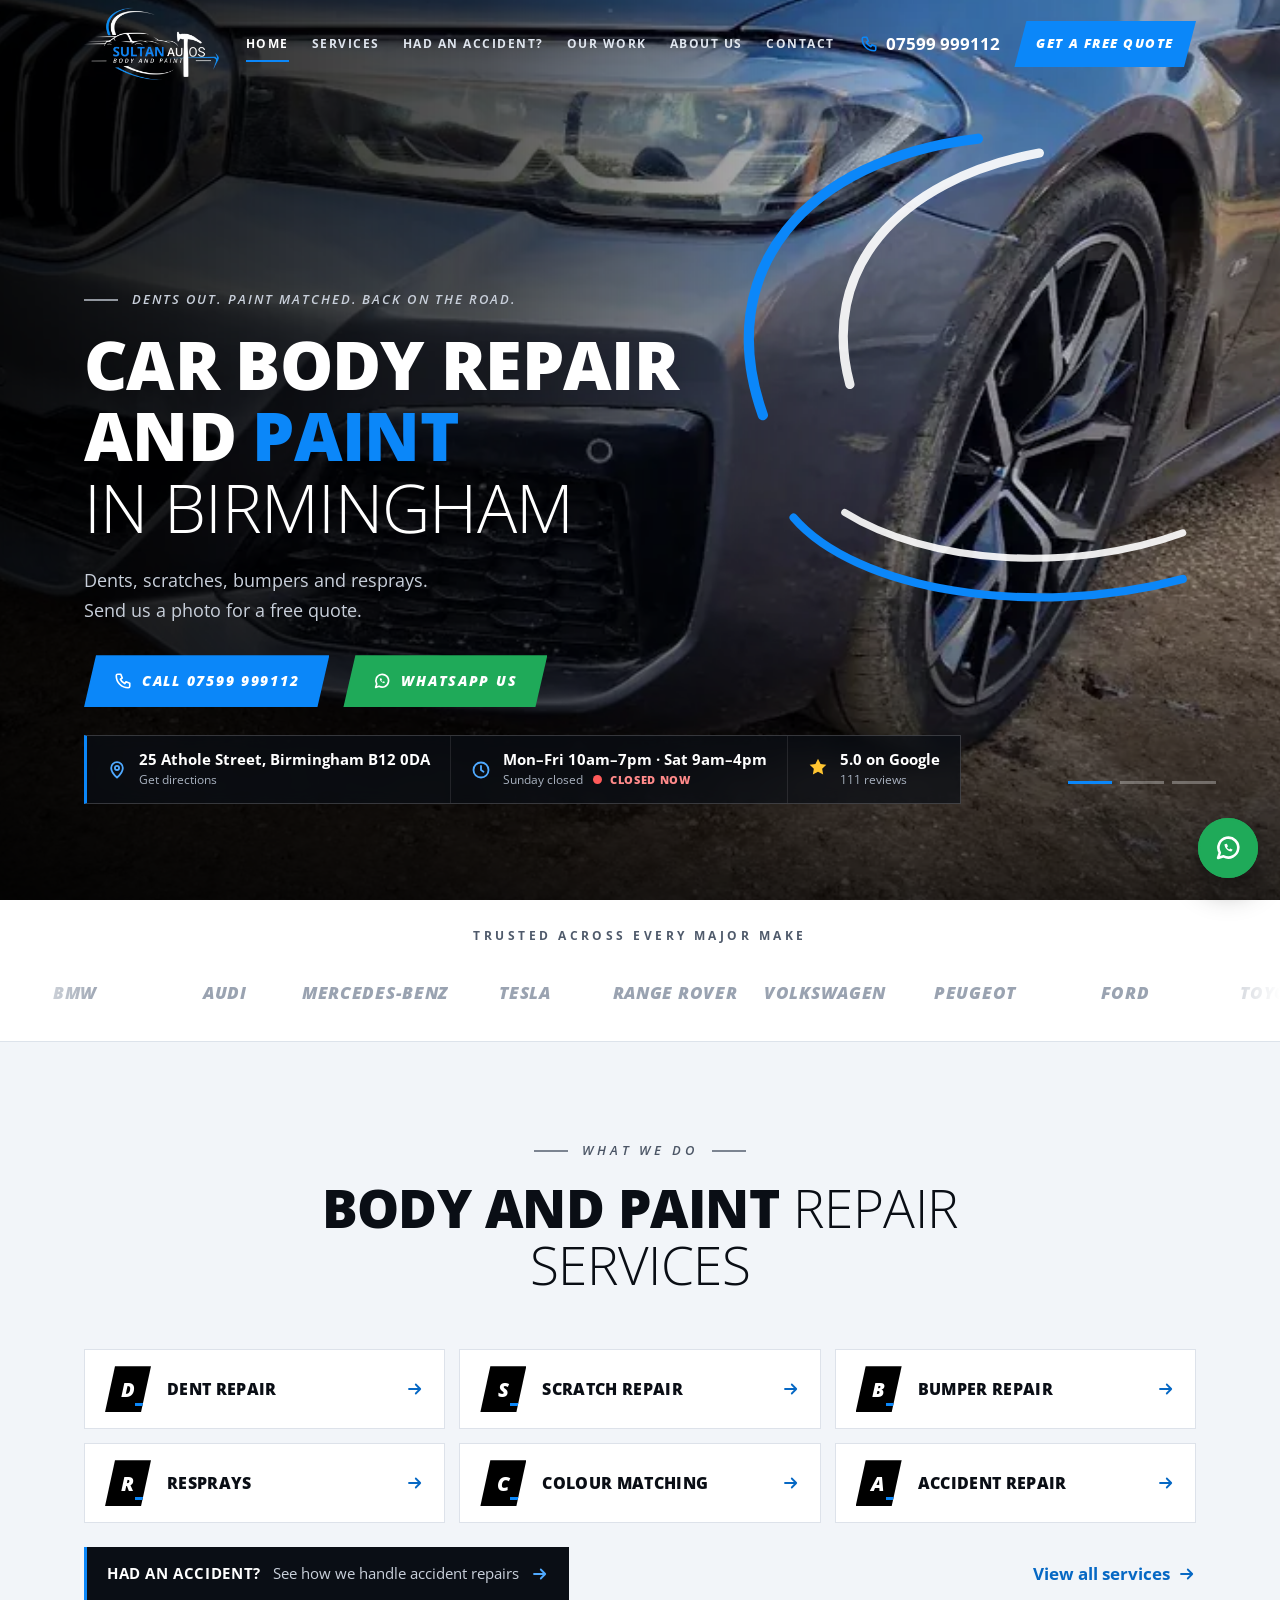
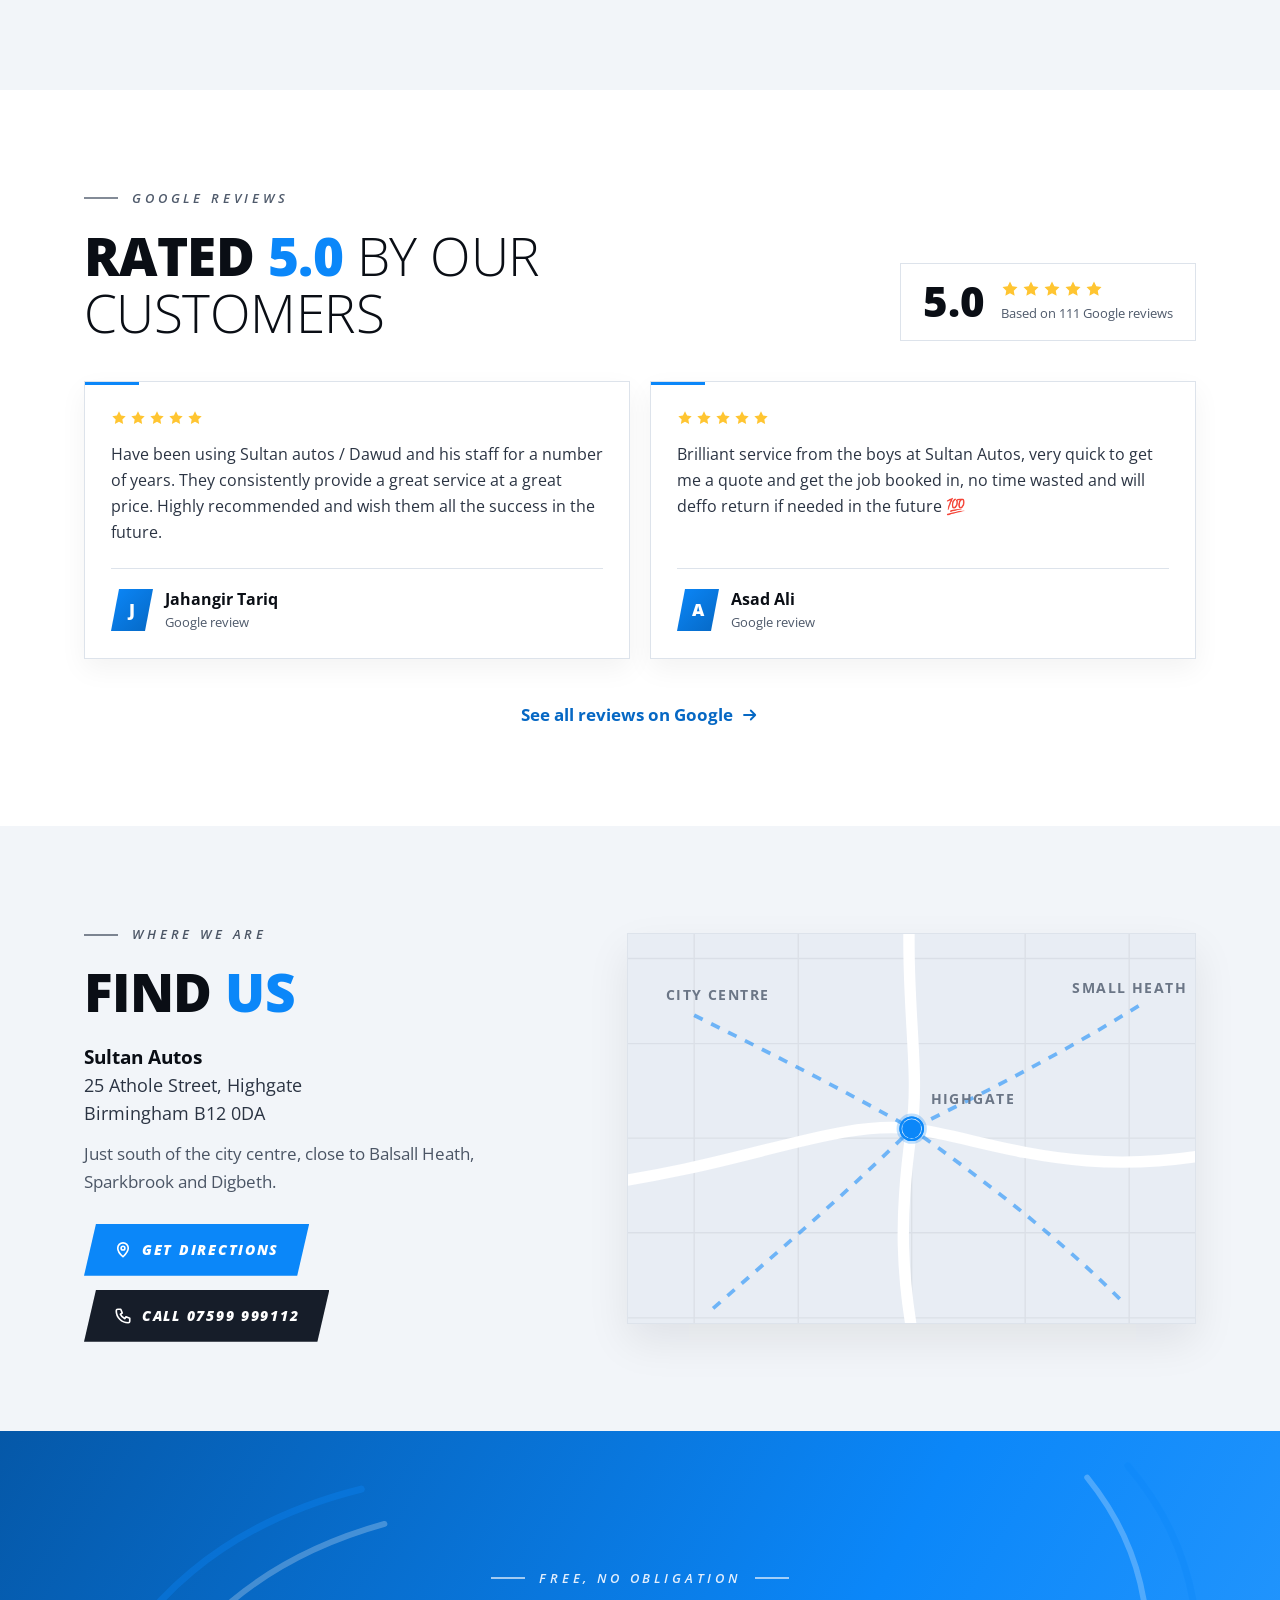
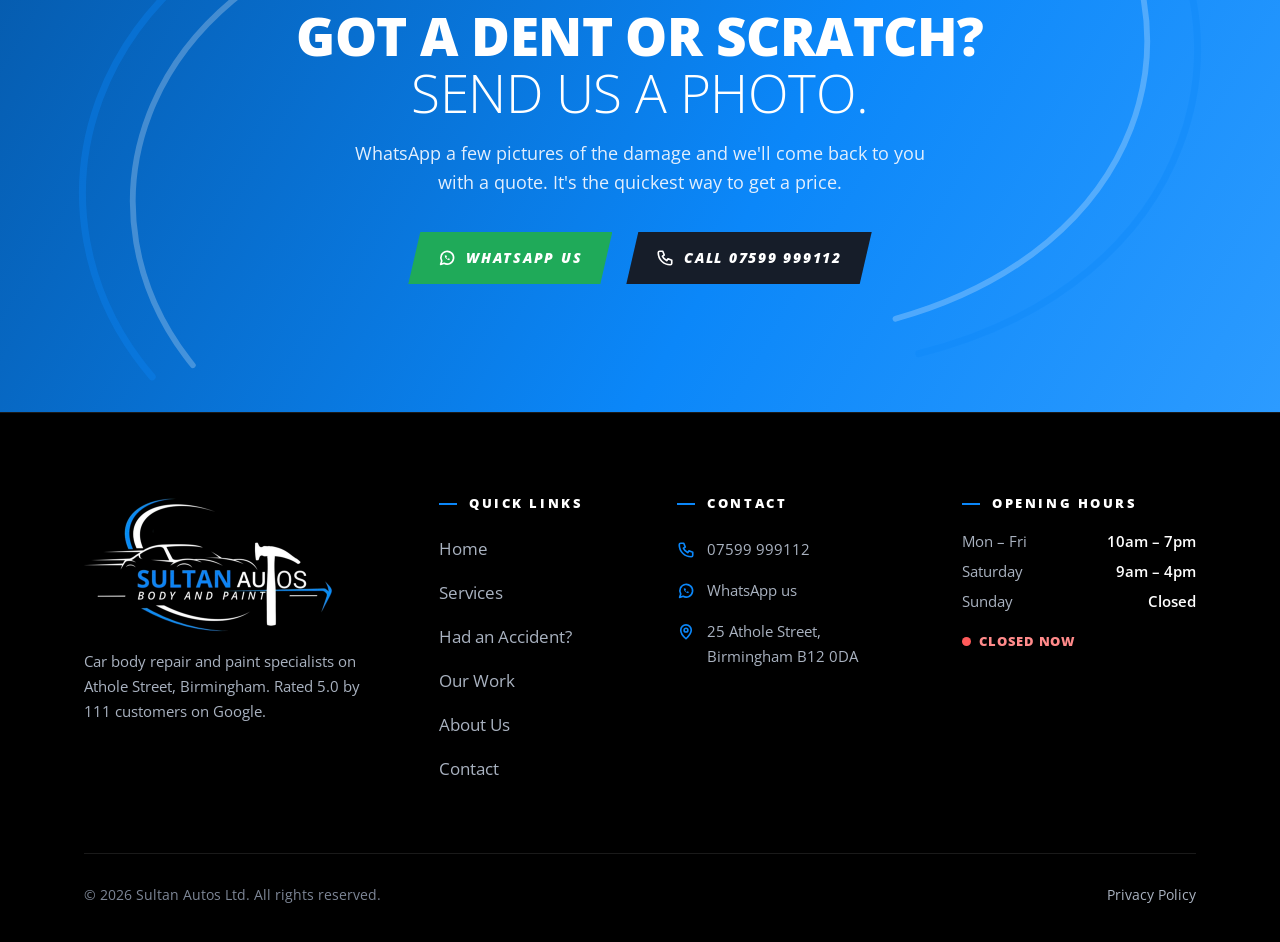
==== commit 82e6b767: "Remove Stars Web Studio credit Drop the "Website by Stars Web Studio" footer link and the agency's d" ====
--- a/index.html
+++ b/index.html
@@ -1,6 +1,5 @@
 <!doctype html>
 <html lang="en-GB">
-<!-- Sultan Autos multi-page demo · build v1 · 2026-11-10 · Stars Web Studio -->
 <head>
 <meta charset="utf-8">
 <meta name="viewport" content="width=device-width, initial-scale=1, viewport-fit=cover">
@@ -147,7 +146,7 @@
         <p style="margin-top:14px"><span class="hrs-badge" hidden></span></p>
       </div>
     </div>
-    <div class="foot-base"><span>&copy;&nbsp;<span class="yr">2026</span>&nbsp;Sultan Autos Ltd. All rights reserved.</span><span class="foot-links"><a href="privacy.html">Privacy Policy</a><a href="https://starswebstudio.com" target="_blank" rel="noopener">Website by Stars Web Studio</a></span></div>
+    <div class="foot-base"><span>&copy;&nbsp;<span class="yr">2026</span>&nbsp;Sultan Autos Ltd. All rights reserved.</span><span class="foot-links"><a href="privacy.html">Privacy Policy</a></span></div>
   </div>
 </footer>
 <nav class="mbar" aria-label="Quick contact"><a class="c" href="tel:+447599999112"><svg viewBox="0 0 24 24" fill="none" stroke="currentColor" stroke-width="2.2" stroke-linecap="round" stroke-linejoin="round" aria-hidden="true"><path d="M5 3h4l2 5-2.5 1.5a11 11 0 0 0 6 6L16 13l5 2v4a2 2 0 0 1-2 2A16 16 0 0 1 3 5a2 2 0 0 1 2-2Z"/></svg>Call</a><a class="w" href="https://wa.me/447599999112?text=Hi%20Sultan%20Autos%2C%20I%27d%20like%20a%20quote." target="_blank" rel="noopener"><svg viewBox="0 0 24 24" fill="none" stroke="currentColor" stroke-width="2.2" stroke-linecap="round" stroke-linejoin="round" aria-hidden="true"><path d="M3.5 20.5 5 16a8.5 8.5 0 1 1 3.2 3.1Z"/><path d="M9 8.8c0 3 2.6 5.8 5.8 6.2l1.2-1.6-2-1-.9.9a4 4 0 0 1-2-2l.9-.9-1-2Z" fill="currentColor" stroke="none"/></svg>WhatsApp</a><a class="q" href="contact.html#quote"><svg viewBox="0 0 24 24" fill="none" stroke="currentColor" stroke-width="2.4" stroke-linecap="round" stroke-linejoin="round" aria-hidden="true"><path d="M4 12h15M13 6l6 6-6 6"/></svg>Free Quote</a></nav>
